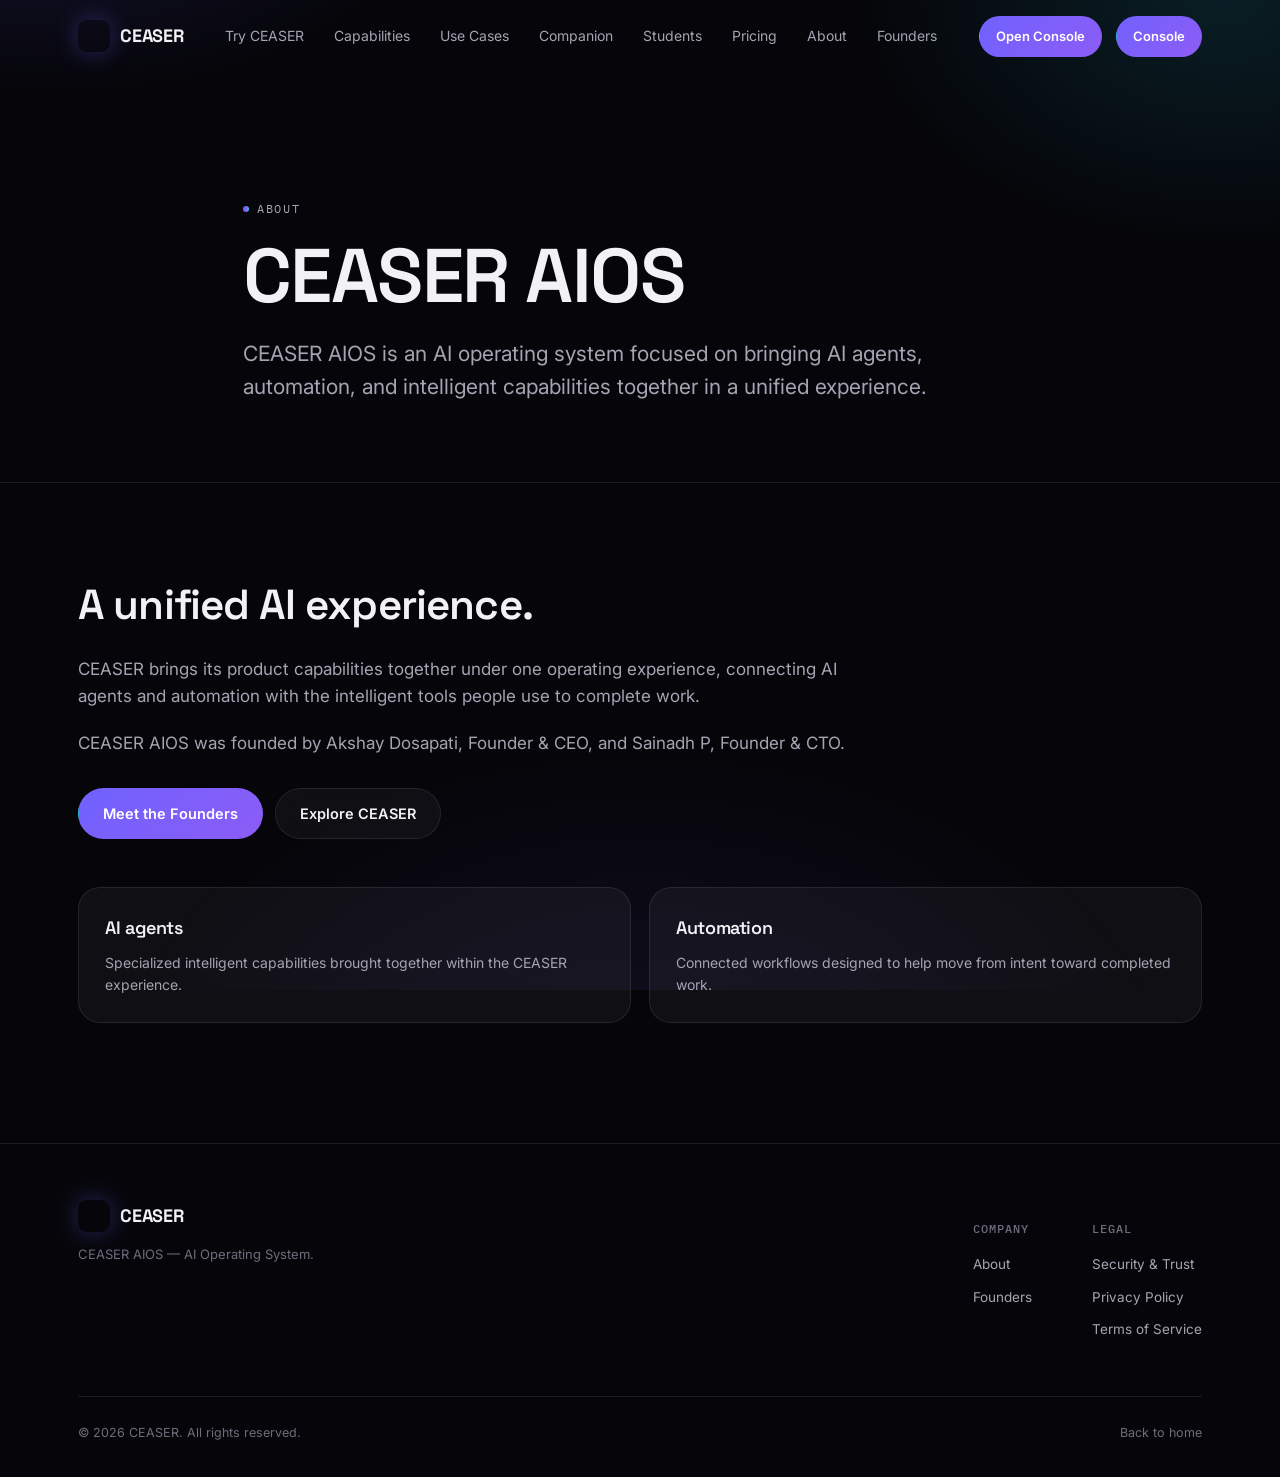
==== about.html @ 0eae367c "SEO: add About & Founders pages Co-Authored-By: Claude Code <noreply@anthropic.com>" ====
<!doctype html>
<html lang="en">
<head>
<meta charset="UTF-8">
<meta name="viewport" content="width=device-width, initial-scale=1.0">
<title>About CEASER AIOS</title>
<meta name="description" content="Learn about CEASER AIOS, an AI operating system founded by Akshay Dosapati and Sainadh P.">
<link rel="canonical" href="https://www.heyceaser.in/about/">
<meta name="robots" content="index,follow">
<meta property="og:type" content="website">
<meta property="og:site_name" content="CEASER AIOS">
<meta property="og:title" content="About CEASER AIOS">
<meta property="og:description" content="Learn about CEASER AIOS, an AI operating system founded by Akshay Dosapati and Sainadh P.">
<meta property="og:url" content="https://www.heyceaser.in/about/">
<meta property="og:image" content="https://www.heyceaser.in/ceaser-logo-full.png">
<meta property="og:image:alt" content="CEASER AIOS logo">
<meta name="twitter:card" content="summary_large_image">
<meta name="twitter:title" content="About CEASER AIOS">
<meta name="twitter:description" content="Learn about CEASER AIOS, an AI operating system founded by Akshay Dosapati and Sainadh P.">
<meta name="twitter:image" content="https://www.heyceaser.in/ceaser-logo-full.png">
<meta name="twitter:image:alt" content="CEASER AIOS logo">
<link rel="icon" type="image/png" href="/favicon.png">
<link rel="apple-touch-icon" href="/favicon.png">
<script type="application/ld+json">
{
  "@context": "https://schema.org",
  "@graph": [
    {
      "@type": "AboutPage",
      "@id": "https://www.heyceaser.in/about/#webpage",
      "url": "https://www.heyceaser.in/about/",
      "name": "About CEASER AIOS",
      "description": "Learn about CEASER AIOS, an AI operating system founded by Akshay Dosapati and Sainadh P.",
      "isPartOf": { "@id": "https://www.heyceaser.in/#website" },
      "about": { "@id": "https://www.heyceaser.in/#organization" }
    },
    {
      "@type": "Organization",
      "@id": "https://www.heyceaser.in/#organization",
      "name": "CEASER AIOS",
      "url": "https://www.heyceaser.in/",
      "logo": {
        "@type": "ImageObject",
        "url": "https://www.heyceaser.in/ceaser-logo-full.png"
      },
      "description": "CEASER AIOS is an AI operating system focused on bringing AI agents, automation, and intelligent capabilities together in a unified experience.",
      "founder": [
        { "@id": "https://www.heyceaser.in/founders/#akshay-dosapati" },
        { "@id": "https://www.heyceaser.in/founders/#sainadh-p" }
      ]
    },
    {
      "@type": "WebSite",
      "@id": "https://www.heyceaser.in/#website",
      "url": "https://www.heyceaser.in/",
      "name": "CEASER AIOS",
      "publisher": { "@id": "https://www.heyceaser.in/#organization" }
    }
  ]
}
</script>
<link rel="preconnect" href="https://fonts.googleapis.com">
<link rel="preconnect" href="https://fonts.gstatic.com" crossorigin>
<link href="https://fonts.googleapis.com/css2?family=Space+Grotesk:wght@500;600;700&family=Inter:wght@400;500;600&family=IBM+Plex+Mono:wght@400;500&display=swap" rel="stylesheet">
<link rel="stylesheet" href="/style.css">
</head>
<body>
<a href="#main" class="sr-only" style="position:absolute;left:-9999px;top:0;">Skip to content</a>
<header class="nav scrolled">
  <div class="container nav-inner">
    <a href="/" class="brand" aria-label="CEASER home"><span class="brand-mark" aria-hidden="true"></span>CEASER</a>
    <nav class="nav-center" aria-label="Primary">
      <a href="/#features">Capabilities</a>
      <a href="/#use-cases">Use Cases</a>
      <a href="/about/" aria-current="page">About</a>
      <a href="/founders/">Founders</a>
    </nav>
    <div class="nav-right">
      <a href="/console/" class="btn btn-primary btn-sm">Open Console</a>
      <button class="nav-toggle btn-ghost btn-sm" type="button" style="border-radius:8px;" aria-label="Toggle menu" aria-expanded="false">☰</button>
    </div>
  </div>
  <div class="mobile-menu" style="max-height:0; overflow:hidden; transition:max-height .35s ease;">
    <div class="container" style="display:flex; flex-direction:column; gap:16px; padding:20px 28px 26px;">
      <a href="/#features">Capabilities</a>
      <a href="/#use-cases">Use Cases</a>
      <a href="/about/" aria-current="page">About</a>
      <a href="/founders/">Founders</a>
    </div>
  </div>
</header>

<main id="main" class="public-page">
  <section class="public-hero">
    <div class="container public-hero-inner reveal-load">
      <span class="eyebrow">About</span>
      <h1>CEASER AIOS</h1>
      <p class="lead">CEASER AIOS is an AI operating system focused on bringing AI agents, automation, and intelligent capabilities together in a unified experience.</p>
    </div>
  </section>

  <section class="public-content">
    <div class="container">
      <div class="public-copy reveal">
        <h2>A unified AI experience.</h2>
        <p>CEASER brings its product capabilities together under one operating experience, connecting AI agents and automation with the intelligent tools people use to complete work.</p>
        <p>CEASER AIOS was founded by Akshay Dosapati, Founder &amp; CEO, and Sainadh P, Founder &amp; CTO.</p>
        <div class="public-actions">
          <a href="/founders/" class="btn btn-primary">Meet the Founders</a>
          <a href="/" class="btn btn-ghost">Explore CEASER</a>
        </div>
      </div>
      <div class="public-facts reveal-stagger" aria-label="CEASER AIOS overview">
        <article class="public-fact">
          <h3>AI agents</h3>
          <p>Specialized intelligent capabilities brought together within the CEASER experience.</p>
        </article>
        <article class="public-fact">
          <h3>Automation</h3>
          <p>Connected workflows designed to help move from intent toward completed work.</p>
        </article>
      </div>
    </div>
  </section>
</main>

<footer class="footer">
  <div class="container">
    <div class="footer-top">
      <div class="footer-brand"><div class="brand"><span class="brand-mark" aria-hidden="true"></span>CEASER</div><p>CEASER AIOS — AI Operating System.</p></div>
      <div class="footer-cols">
        <div class="footer-col"><h5>Company</h5><a href="/about/">About</a><a href="/founders/">Founders</a></div>
        <div class="footer-col"><h5>Legal</h5><a href="/security.html">Security &amp; Trust</a><a href="/privacy.html">Privacy Policy</a><a href="/terms.html">Terms of Service</a></div>
      </div>
    </div>
    <div class="footer-bottom"><span>© 2026 CEASER. All rights reserved.</span><a href="/">Back to home</a></div>
  </div>
</footer>
<script src="/config.js"></script>
<script src="/animations.js"></script>
</body>
</html>
---- style.css ----
/* ============================================================
   CEASER — Personal AI Operating System
   Design tokens
   ============================================================ */
:root{
  --bg: #06060a;
  --bg-elevated: #0b0b12;
  --bg-panel: #0f0f18;
  --surface: rgba(255,255,255,0.045);
  --surface-strong: rgba(255,255,255,0.075);
  --border: rgba(255,255,255,0.09);
  --border-strong: rgba(255,255,255,0.16);

  --text-primary: #f2f2f6;
  --text-secondary: #a4a4b3;
  --text-tertiary: #6d6d7c;

  --indigo: #6c63ff;
  --purple: #8b5cf6;
  --cyan: #22d3ee;

  --grad-line: linear-gradient(90deg, var(--indigo), var(--purple) 55%, var(--cyan));
  --grad-soft: linear-gradient(180deg, rgba(108,99,255,0.14), rgba(34,211,238,0.03));

  --radius-sm: 8px;
  --radius-md: 14px;
  --radius-lg: 22px;

  --ease: cubic-bezier(.16,.8,.24,1);
  --dur-fast: .22s;
  --dur-med: .5s;
  --dur-slow: .9s;

  --font-display: 'Space Grotesk', 'Inter', sans-serif;
  --font-body: 'Inter', -apple-system, BlinkMacSystemFont, sans-serif;
  --font-mono: 'IBM Plex Mono', ui-monospace, monospace;

  --max-w: 1180px;
}

@media (prefers-reduced-motion: reduce){
  *{ animation-duration: 0.001ms !important; animation-iteration-count: 1 !important; transition-duration: 0.001ms !important; scroll-behavior: auto !important; }
}

*,*::before,*::after{ box-sizing:border-box; }
html{ scroll-behavior:smooth; }
body{
  margin:0;
  background: var(--bg);
  color: var(--text-primary);
  font-family: var(--font-body);
  font-size: 16px;
  line-height:1.6;
  -webkit-font-smoothing:antialiased;
  overflow-x:hidden;
}

/* subtle ambient field */
body::before{
  content:"";
  position:fixed; inset:-10%;
  z-index:0;
  pointer-events:none;
  background:
    radial-gradient(680px 420px at 12% -6%, rgba(108,99,255,0.18), transparent 60%),
    radial-gradient(620px 420px at 88% 8%, rgba(34,211,238,0.12), transparent 60%),
    radial-gradient(900px 600px at 50% 110%, rgba(139,92,246,0.10), transparent 60%);
  animation: ambient-drift 22s ease-in-out infinite alternate;
}
@keyframes ambient-drift{
  0%{ transform: translate3d(0,0,0) scale(1); }
  50%{ transform: translate3d(1.5%, -1%, 0) scale(1.04); }
  100%{ transform: translate3d(-1.5%, 1.5%, 0) scale(1.02); }
}

img,svg{ display:block; max-width:100%; }
a{ color:inherit; text-decoration:none; }
button{ font-family:inherit; }

.container{ max-width: var(--max-w); margin:0 auto; padding:0 28px; position:relative; z-index:1; }
@media (max-width:640px){ .container{ padding:0 20px; } }

.eyebrow{
  font-family: var(--font-mono);
  font-size: 12px;
  letter-spacing: 0.14em;
  text-transform: uppercase;
  color: var(--text-secondary);
  display:inline-flex; align-items:center; gap:8px;
}
.eyebrow::before{
  content:"";
  width:6px; height:6px; border-radius:50%;
  background: var(--grad-line);
}

h1,h2,h3,h4{ font-family: var(--font-display); font-weight:600; letter-spacing:-0.02em; margin:0; color:var(--text-primary); }
p{ margin:0; }

.section{ position:relative; padding: 120px 0; border-top:1px solid var(--border); }
.section:first-of-type{ border-top:none; }
@media (max-width:768px){ .section{ padding: 84px 0; } }

.section-head{ max-width: 640px; margin-bottom: 56px; }
.section-head h2{ font-size: clamp(28px,4vw,42px); margin-top:14px; line-height:1.15; }
.section-head p{ color: var(--text-secondary); font-size:17px; margin-top:16px; }

/* ---------- Buttons ---------- */
.btn{
  display:inline-flex; align-items:center; justify-content:center; gap:8px;
  padding: 13px 24px;
  border-radius: 999px;
  font-size: 14.5px;
  font-weight:600;
  cursor:pointer;
  border:1px solid transparent;
  transition: transform var(--dur-fast) var(--ease), box-shadow var(--dur-fast) var(--ease), background var(--dur-fast) var(--ease), border-color var(--dur-fast) var(--ease);
  white-space:nowrap;
}
.btn:active{ transform: scale(0.97); }
.btn-primary{
  position:relative; overflow:hidden;
  background: linear-gradient(135deg, var(--indigo), var(--purple) 50%, var(--cyan));
  background-size: 220% 220%;
  background-position: 0% 50%;
  color:#fff;
  box-shadow: 0 0 0 0 rgba(108,99,255,0.0);
  transition: transform var(--dur-fast) var(--ease), box-shadow var(--dur-fast) var(--ease), background-position .6s var(--ease);
}
.btn-primary:hover{ box-shadow: 0 8px 30px -6px rgba(108,99,255,0.55); transform: translateY(-1px); background-position: 100% 50%; }
.btn-ghost{
  background: var(--surface);
  border-color: var(--border);
  color: var(--text-primary);
  -webkit-backdrop-filter: blur(12px);
  backdrop-filter: blur(12px);
}
.btn-ghost:hover{ background: var(--surface-strong); border-color: var(--border-strong); transform: translateY(-1px); }
.btn-sm{ padding:9px 16px; font-size:13px; }
.btn[disabled]{ opacity:.5; cursor:not-allowed; transform:none !important; box-shadow:none !important; }

/* ---------- Nav ---------- */
.nav{
  position:fixed; top:0; left:0; right:0; z-index:100;
  padding: 16px 0;
  transition: background var(--dur-fast) var(--ease), border-color var(--dur-fast) var(--ease), padding var(--dur-fast) var(--ease);
  border-bottom: 1px solid transparent;
}
.nav.scrolled{
  background: rgba(6,6,10,0.72);
  -webkit-backdrop-filter: blur(16px) saturate(140%);
  backdrop-filter: blur(16px) saturate(140%);
  border-bottom-color: var(--border);
  padding: 12px 0;
}
.nav-inner{ display:flex; align-items:center; justify-content:space-between; gap:24px; }
.brand{ display:flex; align-items:center; gap:10px; font-family:var(--font-display); font-weight:700; font-size:18px; letter-spacing:-0.01em; }
.brand-mark{
  width:32px; height:32px; border-radius:9px;
  background: url("favicon.png") center / contain no-repeat;
  position:relative; flex-shrink:0;
  box-shadow:0 0 24px rgba(108,99,255,.35);
  transition: transform .5s var(--ease), background-position .5s var(--ease);
}
.brand:hover .brand-mark{ transform: scale(1.04); background-position: 100% 100%; }
.brand-mark::after{
  content:""; display:none;
}
.nav-center{ display:flex; align-items:center; gap:30px; }
.nav-center a{ font-size:14px; color: var(--text-secondary); transition: color var(--dur-fast) var(--ease); position:relative; }
.nav-center a:hover{ color: var(--text-primary); }
.nav-right{ display:flex; align-items:center; gap:14px; }
.badge-soon{
  font-family: var(--font-mono); font-size:11.5px; letter-spacing:.06em;
  padding:6px 12px; border-radius:999px;
  border:1px solid var(--border-strong);
  color: var(--cyan);
  background: rgba(34,211,238,0.06);
  display:flex; align-items:center; gap:7px;
}
.badge-soon .dot{ width:6px; height:6px; border-radius:50%; background:var(--cyan); box-shadow:0 0 8px var(--cyan); animation: pulse-dot 2s ease-in-out infinite; }
@keyframes pulse-dot{ 0%,100%{ opacity:1; transform:scale(1);} 50%{ opacity:.4; transform:scale(.7);} }
[data-postlaunch-only]{ display:none; }
body[data-launch-phase="live"] [data-postlaunch-only]{ display:block; }

.nav-toggle{ display:none; }
@media (max-width: 900px){
  .nav-center{ display:none; }
  .nav-toggle{ display:flex; }
}

/* ---------- Hero ---------- */
.hero{ padding: 190px 0 80px; position:relative; overflow:hidden; }
@media (max-width:768px){ .hero{ padding: 150px 0 60px; } }
.hero-inner{ display:flex; flex-direction:column; align-items:center; text-align:center; gap:24px; }
.hero-split{
  width:100%;
  display:grid;
  grid-template-columns: minmax(0, 1fr) minmax(360px, 0.86fr);
  align-items:center;
  gap:42px;
}
.hero-copy{
  display:flex;
  flex-direction:column;
  align-items:flex-start;
  text-align:left;
  gap:24px;
}
.hero h1{
  font-size: clamp(40px, 6.4vw, 78px);
  line-height: 1.03;
  max-width: 920px;
  background: linear-gradient(180deg, #ffffff 40%, #c9c9d8);
  -webkit-background-clip:text; background-clip:text; color:transparent;
}
.hero .sub{
  max-width: 640px; color: var(--text-secondary); font-size: clamp(16px,1.7vw,18.5px);
}
.hero-ctas{ display:flex; gap:14px; margin-top:8px; flex-wrap:wrap; justify-content:flex-start; }
.hero-status{
  margin-top: 6px;
  font-family: var(--font-mono); font-size:12.5px; color: var(--text-tertiary);
  display:flex; align-items:center; gap:8px;
}
.hero-status strong{ color: var(--text-primary); font-weight:600; }
.trust-strip{
  display:flex;
  flex-wrap:wrap;
  gap:10px;
  margin-top:6px;
}
.trust-strip span{
  display:inline-flex;
  align-items:center;
  gap:8px;
  padding:8px 12px;
  border:1px solid rgba(34,211,238,0.20);
  border-radius:999px;
  background:rgba(255,255,255,0.045);
  color:var(--text-secondary);
  font-family:var(--font-mono);
  font-size:11.5px;
}
.trust-strip span::before{
  content:"";
  width:7px;
  height:7px;
  border-radius:50%;
  background:var(--grad-line);
  box-shadow:0 0 12px rgba(34,211,238,0.5);
}

.hero-video-card{
  position:relative;
  overflow:hidden;
  border-radius: 28px;
  border:1px solid rgba(255,255,255,0.16);
  background: linear-gradient(145deg, rgba(255,255,255,0.09), rgba(255,255,255,0.025));
  box-shadow:
    0 34px 100px -45px rgba(34,211,238,0.46),
    0 28px 90px -52px rgba(139,92,246,0.68),
    inset 0 1px 0 rgba(255,255,255,0.18);
  padding:10px;
  isolation:isolate;
}
.hero-video-card::before{
  content:"";
  position:absolute;
  inset:-1px;
  border-radius:inherit;
  padding:1px;
  background:linear-gradient(135deg, rgba(108,99,255,0.9), rgba(34,211,238,0.7), rgba(139,92,246,0.55));
  -webkit-mask:linear-gradient(#000 0 0) content-box, linear-gradient(#000 0 0);
  mask:linear-gradient(#000 0 0) content-box, linear-gradient(#000 0 0);
  -webkit-mask-composite:xor;
  mask-composite:exclude;
  pointer-events:none;
  opacity:.62;
  z-index:2;
}
.hero-video-glow{
  position:absolute;
  inset:auto -16% -24% 18%;
  height:44%;
  background:radial-gradient(circle, rgba(34,211,238,0.32), transparent 66%);
  filter:blur(20px);
  z-index:0;
}
.hero-video{
  position:relative;
  z-index:1;
  display:block;
  width:100%;
  aspect-ratio: 16 / 10;
  object-fit:cover;
  border-radius:21px;
  background:#05060d;
}
.hero-video-caption{
  position:absolute;
  left:22px;
  bottom:22px;
  z-index:3;
  display:inline-flex;
  align-items:center;
  gap:8px;
  border:1px solid rgba(255,255,255,0.14);
  border-radius:999px;
  background:rgba(4,6,14,0.68);
  -webkit-backdrop-filter: blur(14px);
  backdrop-filter: blur(14px);
  color:var(--text-primary);
  font-family:var(--font-mono);
  font-size:11px;
  letter-spacing:.06em;
  padding:8px 12px;
}
.hero-video-caption .dot{
  width:7px;
  height:7px;
  border-radius:50%;
  background:var(--cyan);
  box-shadow:0 0 12px var(--cyan);
}
@media (max-width: 980px){
  .hero-split{ grid-template-columns:1fr; gap:34px; }
  .hero-copy{ align-items:center; text-align:center; }
  .hero-ctas{ justify-content:center; }
  .hero-video-card{ max-width:680px; margin:0 auto; }
}

/* reveal-on-load for hero */
.reveal-load{ opacity:0; transform: translateY(18px); animation: reveal-up .8s var(--ease) forwards; }
@keyframes reveal-up{ to{ opacity:1; transform:translateY(0); } }

/* ---------- Hero product mockup (signature) ---------- */
.hero-visual{
  margin-top: 64px;
  width:100%;
  max-width: 980px;
  border-radius: var(--radius-lg);
  border:1px solid var(--border);
  background: linear-gradient(180deg, var(--bg-panel), var(--bg-elevated));
  box-shadow: 0 40px 120px -40px rgba(0,0,0,0.8), 0 0 0 1px rgba(255,255,255,0.02) inset;
  padding: 20px;
  position:relative;
}
.mockup-chrome{ display:flex; align-items:center; gap:8px; padding: 4px 6px 16px; }
.mockup-chrome span{ width:9px; height:9px; border-radius:50%; background:var(--surface-strong); }
.mockup-island{
  margin: 0 auto 18px;
  width: min(320px, 80%);
  height: 34px;
  border-radius: 999px;
  background: #000;
  border:1px solid var(--border-strong);
  display:flex; align-items:center; justify-content:center; gap:10px;
  color: var(--text-secondary); font-family:var(--font-mono); font-size:11.5px;
  overflow:hidden;
}
.mockup-island .wave{ display:flex; align-items:center; gap:2px; height:14px; }
.mockup-island .wave i{ display:block; width:2px; border-radius:2px; background: var(--cyan); animation: wave-bar 1.1s ease-in-out infinite; }
.mockup-island .wave i:nth-child(1){ height:40%; animation-delay:0s; }
.mockup-island .wave i:nth-child(2){ height:100%; animation-delay:.12s; }
.mockup-island .wave i:nth-child(3){ height:60%; animation-delay:.24s; }
.mockup-island .wave i:nth-child(4){ height:85%; animation-delay:.36s; }
.mockup-island .wave i:nth-child(5){ height:35%; animation-delay:.48s; }
@keyframes wave-bar{ 0%,100%{ transform:scaleY(.4); } 50%{ transform:scaleY(1); } }

.mockup-grid{ display:grid; grid-template-columns: 1.1fr 1.4fr; gap:16px; }
@media (max-width:760px){ .mockup-grid{ grid-template-columns: 1fr; } }

.panel{
  border-radius: var(--radius-md);
  border:1px solid var(--border);
  background: var(--surface);
  padding:16px;
  text-align:left;
}
.panel-title{ font-family:var(--font-mono); font-size:11px; letter-spacing:.08em; text-transform:uppercase; color:var(--text-tertiary); margin-bottom:12px; }

.chat-line{ display:flex; gap:9px; margin-bottom:12px; align-items:flex-start; }
.chat-avatar{ width:20px; height:20px; border-radius:6px; flex-shrink:0; margin-top:2px; }
.chat-avatar.user{ background: var(--surface-strong); }
.chat-avatar.ai{ background: linear-gradient(135deg, var(--indigo), var(--cyan)); }
.chat-text{ font-size:13px; color: var(--text-secondary); line-height:1.5; }
.chat-text.typing::after{ content:"▍"; color:var(--cyan); animation: blink 1s step-end infinite; margin-left:2px; }
@keyframes blink{ 50%{ opacity:0; } }

.card-row{ display:flex; flex-direction:column; gap:10px; }
.wf-card{
  display:flex; align-items:center; gap:12px;
  padding:11px 12px; border-radius:10px;
  border:1px solid var(--border); background: rgba(255,255,255,0.02);
  font-size:12.5px; color: var(--text-secondary);
  opacity:0; transform: translateX(14px);
  animation: card-in .6s var(--ease) forwards;
}
.wf-card .ic{ width:26px; height:26px; border-radius:7px; flex-shrink:0; display:flex; align-items:center; justify-content:center; background: rgba(108,99,255,0.12); color: var(--cyan); font-family:var(--font-mono); font-size:11px; }
.wf-card .status{ margin-left:auto; width:7px; height:7px; border-radius:50%; background: var(--cyan); box-shadow:0 0 8px var(--cyan); }
@keyframes card-in{ to{ opacity:1; transform:translateX(0); } }

.doc-preview{ margin-top:14px; border-radius:10px; border:1px dashed var(--border-strong); padding:14px; }
.doc-line{ height:7px; border-radius:4px; background: var(--surface-strong); margin-bottom:8px; overflow:hidden; position:relative; }
.doc-line::after{ content:""; position:absolute; inset:0; background: var(--grad-line); transform: translateX(-100%); animation: doc-fill 2.2s var(--ease) infinite; }
.doc-line:nth-child(2){ width:88%; } .doc-line:nth-child(3){ width:64%; } .doc-line:nth-child(4){ width:76%; }
.doc-line:nth-child(2)::after{ animation-delay:.1s; } .doc-line:nth-child(3)::after{ animation-delay:.3s; } .doc-line:nth-child(4)::after{ animation-delay:.5s; }
@keyframes doc-fill{ 0%{ transform:translateX(-100%);} 60%,100%{ transform:translateX(0);} }

/* Intent line — the signature element used in "What CEASER Does" */
.intent-line-wrap{ width:100%; overflow:hidden; }
.intent-line path.track{ stroke: var(--border-strong); stroke-width:1.5; fill:none; }
.intent-line path.progress{
  stroke: url(#ceaserGradient); stroke-width:2.4; fill:none;
  stroke-linecap: round;
  stroke-dasharray: 1040;
  stroke-dashoffset: 1040;
  filter: drop-shadow(0 0 10px rgba(108,99,255,.35));
  animation: intent-progress 7.5s cubic-bezier(.65,0,.25,1) infinite;
}
.intent-line .train{
  fill:#22d3ee;
  stroke:#ffffff;
  stroke-width:1.5;
  filter:
    drop-shadow(0 0 8px rgba(34,211,238,.95))
    drop-shadow(0 0 18px rgba(108,99,255,.85))
    drop-shadow(0 0 28px rgba(139,92,246,.55));
}
.intent-line circle.node{ fill: var(--bg-panel); stroke: var(--border-strong); stroke-width:1.5; }
.intent-line .node-label{ font-family: var(--font-mono); font-size:11px; fill: var(--text-tertiary); letter-spacing:.04em; }
@keyframes intent-progress{
  0%{ stroke-dashoffset:1040; filter: drop-shadow(0 0 8px rgba(108,99,255,.25)); }
  18%{ stroke-dashoffset:790; filter: drop-shadow(0 0 12px rgba(108,99,255,.42)); }
  36%{ stroke-dashoffset:540; filter: drop-shadow(0 0 14px rgba(139,92,246,.45)); }
  54%{ stroke-dashoffset:290; filter: drop-shadow(0 0 16px rgba(34,211,238,.42)); }
  76%{ stroke-dashoffset:0; filter: drop-shadow(0 0 18px rgba(34,211,238,.5)); }
  88%{ stroke-dashoffset:0; opacity:1; }
  100%{ stroke-dashoffset:1040; opacity:.45; }
}

/* ---------- Pain points / problem grid ---------- */
.pain-grid{ display:grid; grid-template-columns: repeat(5,1fr); gap:14px; margin-top:8px; }
@media (max-width:900px){ .pain-grid{ grid-template-columns: repeat(2,1fr); } }
@media (max-width:520px){ .pain-grid{ grid-template-columns: 1fr; } }
.pain-item{
  --accent: var(--indigo);
  position:relative;
  border:1px solid var(--border); border-radius: var(--radius-md);
  padding:20px 16px; background: var(--surface);
  font-size:13.5px; color: var(--text-secondary);
  overflow:hidden;
  transition: transform var(--dur-fast) var(--ease), border-color var(--dur-fast) var(--ease), background var(--dur-fast) var(--ease);
}
.pain-item::before{
  content:""; position:absolute; top:0; left:0; right:0; height:2px;
  background: linear-gradient(90deg, var(--accent), transparent);
  transform: scaleX(0); transform-origin:left; transition: transform var(--dur-med) var(--ease);
}
.pain-item:hover::before{ transform: scaleX(1); }
.pain-item:hover{ transform: translateY(-4px); border-color: var(--border-strong); background: var(--surface-strong); box-shadow: 0 20px 40px -28px var(--accent); }
.pain-item:nth-child(1){ --accent: var(--indigo); }
.pain-item:nth-child(2){ --accent: var(--purple); }
.pain-item:nth-child(3){ --accent: var(--cyan); }
.pain-item:nth-child(4){ --accent: #ff6fa5; }
.pain-item:nth-child(5){ --accent: #ffb84d; }
.pain-item strong{ display:block; color: var(--text-primary); font-family:var(--font-display); font-size:15px; margin-bottom:6px; font-weight:600; }
.closing-line{ margin-top:40px; font-family: var(--font-display); font-size: clamp(20px,2.4vw,26px); color: var(--text-primary); text-align:center; }

/* ---------- Capability groups ---------- */
.cap-grid{ display:grid; grid-template-columns: repeat(4,1fr); gap:18px; }
@media (max-width:960px){ .cap-grid{ grid-template-columns: repeat(2,1fr); } }
@media (max-width:560px){ .cap-grid{ grid-template-columns: 1fr; } }

.section-head.compact{ margin:0 0 28px; }
.usecase-block,.how-block{
  margin-top:64px;
  padding-top:44px;
  border-top:1px solid var(--line);
}
.usecase-grid{
  display:grid;
  grid-template-columns:repeat(3,minmax(0,1fr));
  gap:16px;
}
.usecase-card{
  min-height:210px;
  border:1px solid var(--line);
  background:linear-gradient(145deg,rgba(255,255,255,.075),rgba(255,255,255,.025));
  border-radius:22px;
  padding:22px;
  box-shadow:0 20px 60px rgba(0,0,0,.18);
}
.usecase-icon{
  display:inline-grid;
  place-items:center;
  width:38px;
  height:38px;
  border-radius:14px;
  background:linear-gradient(135deg,rgba(139,92,246,.32),rgba(34,211,238,.22));
  color:#d9ccff;
  font:700 12px/1 var(--font-mono);
  border:1px solid rgba(255,255,255,.12);
}
.usecase-card h3{ margin:18px 0 10px; font-size:18px; }
.usecase-card p{ color:var(--text-secondary); font-size:14px; line-height:1.68; }
.how-steps{
  display:grid;
  grid-template-columns:repeat(4,minmax(0,1fr));
  gap:14px;
}
.how-steps div{
  border:1px solid var(--line);
  border-radius:18px;
  padding:18px;
  background:rgba(255,255,255,.045);
}
.how-steps span{
  display:grid;
  place-items:center;
  width:30px;
  height:30px;
  margin-bottom:16px;
  border-radius:999px;
  background:linear-gradient(135deg,var(--purple),var(--cyan));
  color:white;
  font:700 12px/1 var(--font-mono);
}
.how-steps strong{ display:block; line-height:1.45; }
@media (max-width:960px){
  .usecase-grid{ grid-template-columns:repeat(2,minmax(0,1fr)); }
  .how-steps{ grid-template-columns:repeat(2,minmax(0,1fr)); }
}
@media (max-width:560px){
  .usecase-grid,.how-steps{ grid-template-columns:1fr; }
}
.cap-card{
  --accent: var(--indigo);
  --accent-2: var(--cyan);
  position:relative;
  border:1px solid var(--border); border-radius: var(--radius-lg);
  padding:26px 22px; background: linear-gradient(180deg, var(--surface), transparent);
  transition: transform var(--dur-med) var(--ease), border-color var(--dur-fast) var(--ease), box-shadow var(--dur-med) var(--ease);
  overflow:hidden;
}
.cap-card::before{
  content:"";
  position:absolute; inset:0; border-radius:inherit; padding:1px;
  background: linear-gradient(135deg, var(--accent), transparent 55%, var(--accent-2));
  -webkit-mask: linear-gradient(#000 0 0) content-box, linear-gradient(#000 0 0);
  -webkit-mask-composite: xor; mask-composite: exclude;
  opacity:0; transition: opacity var(--dur-med) var(--ease);
  pointer-events:none;
}
.cap-card::after{
  content:"";
  position:absolute; top:-40%; left:50%; width:140%; aspect-ratio:1;
  transform: translateX(-50%);
  background: radial-gradient(circle, var(--accent) 0%, transparent 70%);
  opacity:0; transition: opacity var(--dur-med) var(--ease);
  pointer-events:none; filter: blur(10px);
}
.cap-card:hover{ transform: translateY(-8px); border-color: transparent; box-shadow: 0 24px 60px -30px var(--accent); }
.cap-card:hover::before{ opacity:1; }
.cap-card:hover::after{ opacity:.16; }
.cap-card:nth-child(1){ --accent: var(--indigo); --accent-2: var(--cyan); }
.cap-card:nth-child(2){ --accent: var(--purple); --accent-2: var(--indigo); }
.cap-card:nth-child(3){ --accent: var(--cyan); --accent-2: var(--purple); }
.cap-card:nth-child(4){ --accent: #ff6fa5; --accent-2: var(--purple); }

.cap-card .cap-icon{
  position:relative; z-index:1;
  width:38px; height:38px; border-radius:10px;
  background: linear-gradient(135deg, var(--accent), var(--accent-2));
  border:1px solid var(--border); margin-bottom:18px;
  animation: cap-icon-float 3.6s ease-in-out infinite;
  box-shadow: 0 0 0 0 transparent;
}
.cap-card:nth-child(2) .cap-icon{ animation-delay:.3s; }
.cap-card:nth-child(3) .cap-icon{ animation-delay:.6s; }
.cap-card:nth-child(4) .cap-icon{ animation-delay:.9s; }
@keyframes cap-icon-float{
  0%,100%{ transform: translateY(0) rotate(0deg); box-shadow: 0 0 0 0 rgba(108,99,255,0); }
  50%{ transform: translateY(-5px) rotate(6deg); box-shadow: 0 10px 22px -8px var(--accent); }
}
.cap-card h3{
  position:relative; z-index:1; font-size:19px; margin-bottom:12px;
  background: linear-gradient(135deg, var(--text-primary), var(--accent) 160%);
  -webkit-background-clip:text; background-clip:text;
  transition: background var(--dur-med) var(--ease);
}
.cap-card ul{ position:relative; z-index:1; list-style:none; margin:0; padding:0; display:flex; flex-direction:column; gap:9px; }
.cap-card li{ font-size:13.5px; color: var(--text-secondary); display:flex; align-items:baseline; gap:8px; transition: color var(--dur-fast) var(--ease), transform var(--dur-fast) var(--ease); }
.cap-card li::before{ content:"—"; color: var(--accent); transition: color var(--dur-fast) var(--ease); }
.cap-card:hover li{ color: var(--text-primary); }
.cap-card li:hover{ transform: translateX(3px); }

/* ---------- Desktop companion ---------- */
.companion-layout{ display:grid; grid-template-columns: 1fr 1fr; gap:56px; align-items:center; }
@media (max-width:900px){ .companion-layout{ grid-template-columns:1fr; gap:40px; } }
.companion-list{ display:flex; flex-direction:column; gap:16px; margin-top:26px; }
.companion-item{ display:flex; gap:14px; align-items:flex-start; }
.companion-item .n{ font-family:var(--font-mono); font-size:12px; color: var(--cyan); padding-top:2px; }
.companion-item p{ font-size:14.5px; color: var(--text-secondary); }
.companion-item strong{ color: var(--text-primary); display:block; margin-bottom:2px; font-family:var(--font-display); font-weight:600; }

.island-demo{
  border-radius: var(--radius-lg); border:1px solid var(--border);
  background: radial-gradient(circle at 50% 0%, rgba(108,99,255,0.14), transparent 60%), var(--bg-panel);
  padding: 60px 30px; display:flex; flex-direction:column; align-items:center; gap:26px;
}
.island-pill{
  width: min(260px,90%); height:40px; border-radius:999px; background:#000; border:1px solid var(--border-strong);
  display:flex; align-items:center; justify-content:center; gap:10px; color:var(--text-secondary); font-family:var(--font-mono); font-size:12px;
  box-shadow: 0 0 40px -10px rgba(108,99,255,0.5);
  animation: island-breathe 3.2s ease-in-out infinite;
}
@keyframes island-breathe{ 0%,100%{ box-shadow: 0 0 30px -12px rgba(108,99,255,0.35);} 50%{ box-shadow: 0 0 46px -10px rgba(34,211,238,0.55);} }
.island-actions{ display:flex; gap:10px; flex-wrap:wrap; justify-content:center; }
.island-chip{ font-family:var(--font-mono); font-size:11.5px; padding:8px 14px; border-radius:999px; border:1px solid var(--border); color:var(--text-secondary); background:var(--surface); }

/* ---------- Workforce ---------- */
.wf-grid{ display:grid; grid-template-columns: repeat(3,1fr); gap:16px; }
@media (max-width:860px){ .wf-grid{ grid-template-columns: repeat(2,1fr); } }
@media (max-width:560px){ .wf-grid{ grid-template-columns: 1fr; } }
.wf-item{
  --accent: var(--indigo);
  border:1px solid var(--border); border-radius: var(--radius-md); padding:22px; background: var(--surface);
  position:relative; overflow:hidden;
  transition: transform var(--dur-fast) var(--ease), box-shadow var(--dur-med) var(--ease);
}
.wf-item::before{
  content:""; position:absolute; top:0; left:0; right:0; height:2px;
  background: linear-gradient(90deg, var(--accent), var(--cyan)); transform: scaleX(0); transform-origin:left;
  transition: transform var(--dur-med) var(--ease);
}
.wf-item:hover{ transform: translateY(-5px); box-shadow: 0 22px 44px -30px var(--accent); }
.wf-item:hover::before{ transform: scaleX(1); }
.wf-item:nth-child(1){ --accent: var(--indigo); }
.wf-item:nth-child(2){ --accent: var(--purple); }
.wf-item:nth-child(3){ --accent: var(--cyan); }
.wf-item:nth-child(4){ --accent: #ff6fa5; }
.wf-item:nth-child(5){ --accent: #ffb84d; }
.wf-item:nth-child(6){ --accent: var(--indigo); }
.wf-item h4{ font-size:15.5px; margin-bottom:8px; transition: color var(--dur-fast) var(--ease); }
.wf-item:hover h4{ color: var(--accent); }
.wf-item p{ font-size:13px; color: var(--text-secondary); }
.wf-note{ margin-top:26px; font-size:13.5px; color: var(--text-tertiary); font-family:var(--font-mono); }

/* ---------- Comparison ---------- */
.compare{ display:grid; grid-template-columns: 1fr 1fr; gap:20px; }
@media (max-width:760px){ .compare{ grid-template-columns:1fr; } }
.compare-col{ border-radius: var(--radius-lg); border:1px solid var(--border); padding:28px; }
.compare-col.old{ background: rgba(255,255,255,0.015); }
.compare-col.new{ background: linear-gradient(180deg, rgba(108,99,255,0.08), rgba(34,211,238,0.02)); border-color: var(--border-strong); }
.compare-col h3{ font-size:17px; margin-bottom:18px; display:flex; align-items:center; gap:8px; }
.compare-col ul{ list-style:none; margin:0; padding:0; display:flex; flex-direction:column; gap:13px; }
.compare-col li{ font-size:14px; color: var(--text-secondary); display:flex; gap:10px; align-items:flex-start; }
.compare-col.new li{ color: var(--text-primary); }
.tag-dot{ width:6px; height:6px; border-radius:50%; margin-top:7px; flex-shrink:0; background: var(--text-tertiary); }
.compare-col.new .tag-dot{ background: var(--cyan); box-shadow:0 0 6px var(--cyan); }

/* ---------- Student / Institutions ---------- */
.split{ display:grid; grid-template-columns: 1fr 1fr; gap:56px; align-items:start; }
@media (max-width:900px){ .split{ grid-template-columns:1fr; gap:36px; } }
.stat-card{
  border-radius: var(--radius-lg); border:1px solid var(--border-strong);
  padding: 30px; background: var(--grad-soft);
  display:flex; align-items:center; gap:20px; margin-bottom:26px;
}
.stat-num{
  font-family: var(--font-display); font-size:44px; font-weight:700;
  background: linear-gradient(90deg, var(--indigo), var(--purple), var(--cyan), var(--indigo));
  background-size: 300% 100%;
  -webkit-background-clip:text; background-clip:text; color:transparent;
  animation: stat-shimmer 5s linear infinite;
}
@keyframes stat-shimmer{ to{ background-position: 300% 0; } }
.stat-card p{ font-size:14px; color: var(--text-secondary); max-width:280px; }
.check-list{ list-style:none; margin:0 0 28px; padding:0; display:flex; flex-direction:column; gap:11px; }
.check-list li{ font-size:14.5px; color:var(--text-secondary); display:flex; gap:10px; }
.check-list li::before{ content:"✓"; color: var(--cyan); font-family:var(--font-mono); flex-shrink:0; }
.verify-box{ border:1px solid var(--border); border-radius: var(--radius-md); padding:20px; background: var(--surface); }
.verify-box .panel-title{ margin-bottom:10px; }
.verify-box p{ font-size:13.5px; color: var(--text-secondary); }
.fine-note{ font-size:12.5px; color: var(--text-tertiary); margin-top:22px; }

.partner-grid{ display:grid; grid-template-columns: repeat(4,1fr); gap:14px; margin: 30px 0 40px; }
@media (max-width:860px){ .partner-grid{ grid-template-columns: repeat(2,1fr); } }
@media (max-width:520px){ .partner-grid{ grid-template-columns: 1fr; } }
.partner-item{ border:1px solid var(--border); border-radius:12px; padding:16px; font-size:13px; color: var(--text-secondary); background: var(--surface); }

.model-compare{ display:grid; grid-template-columns:1fr 1fr; gap:18px; margin-top:16px; }
@media (max-width:760px){ .model-compare{ grid-template-columns:1fr; } }
.model-card{ border:1px solid var(--border); border-radius: var(--radius-md); padding:22px; }
.model-card h4{ font-size:15px; margin-bottom:12px; }
.model-card.future{ opacity:.78; border-style:dashed; }
.model-card ul{ margin:0; padding-left:0; list-style:none; display:flex; flex-direction:column; gap:8px; }
.model-card li{ font-size:13.5px; color:var(--text-secondary); }

/* ---------- Security & Trust ---------- */
.trust-grid{
  display:grid;
  grid-template-columns:repeat(3, minmax(0, 1fr));
  gap:16px;
}
@media (max-width:900px){ .trust-grid{ grid-template-columns:repeat(2, minmax(0, 1fr)); } }
@media (max-width:620px){ .trust-grid{ grid-template-columns:1fr; } }
.trust-card{
  border:1px solid var(--border);
  border-radius:var(--radius-lg);
  padding:24px;
  background:linear-gradient(180deg, rgba(255,255,255,0.065), rgba(255,255,255,0.025));
  min-height:210px;
  transition:transform var(--dur-fast) var(--ease), border-color var(--dur-fast) var(--ease);
}
.trust-card:hover{
  transform:translateY(-5px);
  border-color:rgba(34,211,238,0.28);
}
.trust-icon{
  display:inline-flex;
  align-items:center;
  justify-content:center;
  min-width:44px;
  height:36px;
  padding:0 10px;
  border-radius:12px;
  background:rgba(108,99,255,0.14);
  color:var(--cyan);
  font-family:var(--font-mono);
  font-size:11px;
  margin-bottom:18px;
}
.trust-card h3{ font-size:19px; margin-bottom:10px; }
.trust-card p{ color:var(--text-secondary); font-size:14.5px; }
.trust-roadmap{
  margin-top:18px;
  border:1px solid var(--border-strong);
  border-radius:var(--radius-lg);
  padding:28px;
  background:var(--grad-soft);
  display:flex;
  align-items:center;
  justify-content:space-between;
  gap:24px;
}
.trust-roadmap h3{ font-size:24px; margin:12px 0 10px; }
.trust-roadmap p{ color:var(--text-secondary); max-width:760px; }
@media (max-width:760px){ .trust-roadmap{ align-items:flex-start; flex-direction:column; } }

/* ---------- Pricing ---------- */
.pricing-grid{ display:grid; grid-template-columns: repeat(3,1fr); gap:18px; }
@media (max-width:860px){ .pricing-grid{ grid-template-columns:1fr; } }
.price-card{
  border:1px solid var(--border); border-radius: var(--radius-lg); padding:30px;
  background: var(--surface); display:flex; flex-direction:column; gap:20px;
  transition: transform var(--dur-med) var(--ease), border-color var(--dur-fast) var(--ease);
}
.price-card:hover{ transform: translateY(-6px); }
.price-card.featured{
  border-color: var(--border-strong);
  background: linear-gradient(180deg, rgba(108,99,255,0.10), rgba(34,211,238,0.02));
  animation: price-breathe 4.5s ease-in-out infinite;
}
@keyframes price-breathe{
  0%,100%{ box-shadow: 0 0 0 0 rgba(108,99,255,0); }
  50%{ box-shadow: 0 30px 60px -32px rgba(108,99,255,0.6); }
}
.price-name{ font-family: var(--font-display); font-size:19px; font-weight:600; }
.price-value{ font-family: var(--font-mono); font-size:13px; color: var(--text-tertiary); letter-spacing:.03em; }
.price-card ul{ list-style:none; margin:0; padding:0; display:flex; flex-direction:column; gap:10px; flex:1; }
.price-card li{ font-size:13.5px; color: var(--text-secondary); display:flex; gap:9px; }
.price-card li::before{ content:"+"; color:var(--indigo); font-family:var(--font-mono); }

/* ---------- Launch form ---------- */
.launch-section{ text-align:center; }
.launch-section .section-head{ margin-left:auto; margin-right:auto; text-align:center; }
.form-card{
  max-width: 560px; margin: 0 auto; text-align:left;
  border:1px solid var(--border); border-radius: var(--radius-lg); padding: 34px;
  background: var(--bg-panel);
}
.form-row{ margin-bottom:18px; }
.form-row label{ display:block; font-size:13px; color: var(--text-secondary); margin-bottom:8px; font-family: var(--font-mono); letter-spacing:.02em; }
.form-row input, .form-row select, .form-row textarea{
  width:100%; padding:12px 14px; border-radius:10px;
  background: rgba(255,255,255,0.03); border:1px solid var(--border);
  color: var(--text-primary); font-size:14.5px; font-family:var(--font-body);
  transition: border-color var(--dur-fast) var(--ease), background var(--dur-fast) var(--ease);
}
.form-row input:focus, .form-row select:focus, .form-row textarea:focus{
  outline:none; border-color: var(--indigo); background: rgba(108,99,255,0.06);
}
.form-row textarea{ resize:vertical; min-height:96px; }
.form-row select{
  -webkit-appearance:none;
  appearance:none;
  cursor:pointer;
  color-scheme: dark;
  padding-right:44px;
  background:
    linear-gradient(45deg, transparent 50%, var(--text-secondary) 50%) calc(100% - 20px) 50% / 7px 7px no-repeat,
    linear-gradient(135deg, var(--text-secondary) 50%, transparent 50%) calc(100% - 15px) 50% / 7px 7px no-repeat,
    rgba(255,255,255,0.03);
}
.form-row select option{
  background:#0b0d18;
  color:#f6f7fb;
}
.form-row select option:disabled{
  color:#7d8498;
}
.two-col{ display:grid; grid-template-columns:1fr 1fr; gap:16px; }
@media (max-width:520px){ .two-col{ grid-template-columns:1fr; } }
.form-submit{ width:100%; margin-top:6px; }
.form-note{ font-size:12px; color: var(--text-tertiary); margin-top:14px; text-align:center; }
.form-success{ display:none; text-align:center; padding:20px 0; }
.form-success.show{ display:block; }
.form-success .check{
  width:52px; height:52px; border-radius:50%; margin:0 auto 16px;
  background: var(--grad-soft); border:1px solid var(--border-strong);
  display:flex; align-items:center; justify-content:center; color:var(--cyan); font-size:22px;
}

/* ---------- About ---------- */
.about-wrap{ max-width: 720px; }
.about-wrap p{ color: var(--text-secondary); font-size:16.5px; margin-bottom:26px; }
.founders-grid{ display:flex; gap:36px; flex-wrap:wrap; margin-top:8px; }
.founder-row{ display:flex; align-items:center; gap:14px; }
.founder-mark{
  width:42px; height:42px; border-radius:50%; flex-shrink:0;
  background: linear-gradient(135deg,var(--indigo),var(--cyan));
  animation: founder-glow 4s ease-in-out infinite;
}
.founder-mark.mark-1{ background: linear-gradient(135deg,var(--indigo),var(--purple)); animation-delay: 0s; }
.founder-mark.mark-2{ background: linear-gradient(135deg,var(--cyan),var(--purple)); animation-delay: .6s; }
@keyframes founder-glow{
  0%,100%{ box-shadow: 0 0 0 0 rgba(108,99,255,0); }
  50%{ box-shadow: 0 0 22px -2px rgba(108,99,255,0.55); }
}
.founder-name{ font-family: var(--font-display); font-weight:600; font-size:15.5px; }
.founder-role{ font-size:12.5px; color: var(--text-tertiary); font-family: var(--font-mono); }

/* ---------- Company pages ---------- */
.company-brief-grid{ display:flex; align-items:flex-end; justify-content:space-between; gap:40px; }
.company-brief .section-head{ margin-bottom:0; }
.company-brief-actions{ display:flex; flex-wrap:wrap; justify-content:flex-end; gap:12px; }
.public-page{ padding-top:74px; }
.public-hero{ padding:120px 0 78px; border-bottom:1px solid var(--border); }
.public-hero-inner{ max-width:850px; }
.public-hero h1{ font-size:clamp(44px,7vw,76px); line-height:1.04; margin-top:16px; }
.public-hero .lead{ max-width:760px; color:var(--text-secondary); font-size:clamp(17px,2vw,21px); margin-top:22px; }
.public-content{ padding:88px 0 120px; }
.public-copy{ max-width:780px; }
.public-copy h2{ font-size:clamp(28px,4vw,42px); margin-bottom:18px; }
.public-copy p{ color:var(--text-secondary); font-size:17px; margin-bottom:20px; }
.public-actions{ display:flex; flex-wrap:wrap; gap:12px; margin-top:30px; }
.public-facts{ display:grid; grid-template-columns:repeat(2,minmax(0,1fr)); gap:18px; margin-top:48px; }
.public-fact{ border:1px solid var(--border); border-radius:var(--radius-lg); padding:26px; background:var(--surface); }
.public-fact h3{ font-size:18px; margin-bottom:9px; }
.public-fact p{ color:var(--text-secondary); font-size:14px; }
.founder-cards{ display:grid; grid-template-columns:repeat(2,minmax(0,1fr)); gap:24px; }
.founder-card{ scroll-margin-top:110px; border:1px solid var(--border); border-radius:28px; padding:32px; background:linear-gradient(145deg,rgba(255,255,255,.07),rgba(255,255,255,.025)); }
.founder-card-header{ display:flex; align-items:center; gap:18px; margin-bottom:24px; }
.founder-avatar{ width:76px; height:76px; border-radius:22px; display:grid; place-items:center; flex-shrink:0; font-family:var(--font-display); font-size:24px; font-weight:700; color:#fff; background:linear-gradient(135deg,var(--indigo),var(--purple)); box-shadow:0 18px 42px -24px rgba(108,99,255,.9); }
.founder-avatar.avatar-cyan{ background:linear-gradient(135deg,var(--cyan),var(--purple)); }
.founder-card h2{ font-size:25px; }
.founder-title{ color:var(--cyan); font-family:var(--font-mono); font-size:12.5px; margin-top:5px; }
.founder-bio{ color:var(--text-secondary); font-size:16px; }
.social-links{ display:flex; flex-wrap:wrap; gap:10px; margin-top:24px; }
.social-link{ display:inline-flex; align-items:center; min-height:38px; padding:8px 13px; border:1px solid var(--border); border-radius:999px; color:var(--text-secondary); font-size:13px; transition:color var(--dur-fast) var(--ease),border-color var(--dur-fast) var(--ease),background var(--dur-fast) var(--ease); }
.social-link:hover{ color:var(--text-primary); border-color:var(--border-strong); background:var(--surface-strong); }
.founders-about{ margin-top:72px; padding-top:64px; border-top:1px solid var(--border); }
@media (max-width:760px){
  .company-brief-grid{ align-items:flex-start; flex-direction:column; }
  .company-brief-actions{ justify-content:flex-start; }
  .public-page{ padding-top:66px; }
  .public-hero{ padding:92px 0 58px; }
  .public-content{ padding:64px 0 88px; }
  .public-facts,.founder-cards{ grid-template-columns:1fr; }
  .founder-card{ padding:24px; }
}

/* ---------- Final CTA ---------- */
.final-cta{ text-align:center; position:relative; padding: 140px 0; }
.final-cta h2{ font-size: clamp(30px,5vw,52px); max-width:760px; margin: 0 auto 16px; line-height:1.1; }
.final-cta .sub{ color: var(--text-secondary); font-size:16.5px; margin-bottom:34px; }

/* ---------- Footer ---------- */
.footer{ border-top:1px solid var(--border); padding: 56px 0 34px; }
.footer-top{ display:flex; justify-content:space-between; gap:40px; flex-wrap:wrap; margin-bottom:44px; }
.footer-brand{ max-width:280px; }
.footer-brand p{ font-size:13px; color: var(--text-tertiary); margin-top:12px; }
.footer-cols{ display:flex; gap:60px; flex-wrap:wrap; }
.footer-col h5{ font-family: var(--font-mono); font-size:11.5px; letter-spacing:.08em; text-transform:uppercase; color: var(--text-tertiary); margin-bottom:16px; font-weight:500; }
.footer-col a{ display:block; font-size:13.5px; color: var(--text-secondary); margin-bottom:11px; transition: color var(--dur-fast) var(--ease); }
.footer-col a:hover{ color: var(--text-primary); }
.footer-bottom{ display:flex; justify-content:space-between; align-items:center; padding-top:26px; border-top:1px solid var(--border); font-size:12.5px; color: var(--text-tertiary); flex-wrap:wrap; gap:12px; }

/* ---------- Scroll reveal ---------- */
.reveal{ opacity:0; transform: translateY(28px); transition: opacity .8s var(--ease), transform .8s var(--ease); }
.reveal.in{ opacity:1; transform: translateY(0); }
.reveal-stagger > *{ opacity:0; transform: translateY(22px); transition: opacity .6s var(--ease), transform .6s var(--ease); }
.reveal-stagger.in > *{ opacity:1; transform: translateY(0); }
.reveal-stagger.in > *:nth-child(1){ transition-delay: .02s; }
.reveal-stagger.in > *:nth-child(2){ transition-delay: .09s; }
.reveal-stagger.in > *:nth-child(3){ transition-delay: .16s; }
.reveal-stagger.in > *:nth-child(4){ transition-delay: .23s; }
.reveal-stagger.in > *:nth-child(5){ transition-delay: .30s; }
.reveal-stagger.in > *:nth-child(6){ transition-delay: .37s; }

/* ---------- Legal pages ---------- */
.legal-hero{ padding: 170px 0 40px; }
.legal-hero h1{ font-size: clamp(32px,5vw,48px); }
.legal-hero p{ color: var(--text-tertiary); font-family: var(--font-mono); font-size:13px; margin-top:14px; }
.legal-body{ max-width: 760px; padding: 20px 0 100px; }
.legal-body h2{ font-size:20px; margin-top:44px; margin-bottom:14px; }
.legal-body h2:first-child{ margin-top:0; }
.legal-body p, .legal-body li{ color: var(--text-secondary); font-size:15px; margin-bottom:14px; }
.legal-body ul{ padding-left:20px; }
.legal-toc{ display:flex; flex-wrap:wrap; gap:10px; margin-bottom:40px; }
.legal-toc a{ font-size:12.5px; font-family:var(--font-mono); padding:7px 12px; border-radius:999px; border:1px solid var(--border); color:var(--text-secondary); }
.legal-toc a:hover{ border-color:var(--border-strong); color:var(--text-primary); }

/* ---------- Gate page ---------- */
.gate-wrap{ min-height:100vh; display:flex; align-items:center; justify-content:center; text-align:center; padding: 40px 20px; }
.gate-card{ max-width:520px; }
.gate-mark{ width:52px; height:52px; margin:0 auto 26px; border-radius:14px; background: linear-gradient(135deg, var(--indigo), var(--cyan)); }
.gate-card h1{ font-size: clamp(26px,4vw,34px); margin-bottom:14px; }
.gate-card p{ color: var(--text-secondary); font-size:15.5px; margin-bottom:30px; }
.gate-countdown{ display:flex; gap:14px; justify-content:center; margin-bottom:34px; font-family: var(--font-mono); }
.gate-countdown div{ display:flex; flex-direction:column; align-items:center; gap:6px; }
.gate-countdown span.num{ font-size:26px; font-weight:700; color:var(--text-primary); }
.gate-countdown span.lbl{ font-size:10.5px; color: var(--text-tertiary); letter-spacing:.08em; text-transform:uppercase; }

/* ---------- Post-launch landing ---------- */
.live-hero{ min-height:100vh; display:flex; align-items:center; }
.live-hero-grid{
  display:grid;
  grid-template-columns:minmax(0, 1fr) minmax(320px, 0.85fr);
  gap:56px;
  align-items:center;
}
.live-orb-stage{
  min-height:440px;
  display:grid;
  place-items:center;
  position:relative;
  border:1px solid rgba(255,255,255,.1);
  border-radius:32px;
  background:
    radial-gradient(circle at 50% 42%, rgba(139,92,246,.28), transparent 30%),
    radial-gradient(circle at 50% 58%, rgba(34,211,238,.18), transparent 42%),
    linear-gradient(145deg, rgba(255,255,255,.08), rgba(255,255,255,.025));
  overflow:hidden;
}
.live-orb-stage::before{
  content:"";
  position:absolute;
  width:68%;
  aspect-ratio:1;
  border:1px solid rgba(255,255,255,.08);
  border-radius:50%;
  animation: orb-ring 12s linear infinite;
}
.live-orb{
  position:relative;
  width:190px;
  aspect-ratio:1;
  border-radius:50%;
  background:
    radial-gradient(circle at 35% 32%, #fff, transparent 11%),
    radial-gradient(circle at 42% 45%, rgba(34,211,238,.95), transparent 28%),
    conic-gradient(from 90deg, #22d3ee, #8b5cf6, #f472b6, #22d3ee);
  box-shadow:0 0 64px rgba(139,92,246,.55), 0 0 120px rgba(34,211,238,.28);
  animation: live-orb-breathe 3.2s ease-in-out infinite;
}
.live-orb span,.live-orb i,.live-orb b{
  position:absolute;
  inset:14%;
  border-radius:50%;
  border:1px solid rgba(255,255,255,.42);
}
.live-orb i{ inset:26%; border-color:rgba(34,211,238,.52); animation: orb-ring 8s linear infinite reverse; }
.live-orb b{ inset:39%; background:#080914; border-color:rgba(255,255,255,.72); }
.orb-caption{
  position:absolute;
  bottom:32px;
  font-family:var(--font-mono);
  color:var(--cyan);
  font-size:12px;
  letter-spacing:.12em;
  text-transform:uppercase;
}
@keyframes live-orb-breathe{ 0%,100%{ transform:scale(.96);} 50%{ transform:scale(1.05);} }
@keyframes orb-ring{ to{ transform:rotate(360deg);} }

.live-statement{ text-align:center; }
.live-statement p{ color:var(--text-secondary); font-size:clamp(22px,3vw,34px); }
.live-statement h2{ font-size:clamp(42px,8vw,96px); line-height:1; margin:14px 0 30px; }
.statement-steps{
  display:grid;
  grid-template-columns:repeat(4,1fr);
  gap:14px;
}
.statement-steps span,
.experience-flow span,
.brain-flow span,
.capture-results span{
  border:1px solid var(--border);
  border-radius:999px;
  padding:12px 16px;
  background:rgba(255,255,255,.045);
  color:var(--text-secondary);
}

.experience-console{
  border:1px solid var(--border);
  border-radius:28px;
  background:linear-gradient(145deg, rgba(255,255,255,.08), rgba(255,255,255,.025));
  padding:26px;
  box-shadow:0 35px 120px -70px rgba(34,211,238,.6);
}
.experience-input{
  border:1px solid rgba(34,211,238,.26);
  border-radius:18px;
  background:rgba(0,0,0,.28);
  padding:18px 20px;
  font-family:var(--font-display);
  font-size:22px;
}
.experience-flow{
  display:grid;
  grid-template-columns:repeat(4,1fr);
  gap:12px;
  margin:22px 0;
}
.experience-flow span{ animation: flow-pulse 4s ease-in-out infinite; }
.experience-flow span:nth-child(2){ animation-delay:.35s; }
.experience-flow span:nth-child(3){ animation-delay:.7s; }
.experience-flow span:nth-child(4){ animation-delay:1.05s; }
@keyframes flow-pulse{ 0%,100%{ border-color:var(--border); color:var(--text-secondary);} 45%{ border-color:rgba(34,211,238,.7); color:#fff; box-shadow:0 0 24px rgba(34,211,238,.18);} }
.experience-output{
  border-radius:20px;
  background:rgba(11,16,32,.72);
  border:1px solid rgba(255,255,255,.1);
  padding:22px;
}
.experience-output h3{ margin-bottom:8px; }
.experience-output p{ color:var(--text-secondary); }

.try-lab{
  border:1px solid rgba(255,255,255,.12);
  border-radius:32px;
  background:
    radial-gradient(circle at 18% 18%, rgba(139,92,246,.22), transparent 34%),
    radial-gradient(circle at 84% 24%, rgba(34,211,238,.15), transparent 36%),
    linear-gradient(145deg, rgba(255,255,255,.085), rgba(255,255,255,.026));
  padding:18px;
  box-shadow:0 42px 140px -80px rgba(34,211,238,.72);
}
.console-demo-frame{
  overflow:hidden;
  border:1px solid rgba(139,92,246,.42);
  border-radius:22px;
  background:#030712;
  box-shadow:0 38px 120px -66px rgba(34,211,238,.5), 0 0 0 1px rgba(255,255,255,.025);
}
.console-demo-bar{
  display:flex;
  height:42px;
  align-items:center;
  gap:7px;
  border-bottom:1px solid rgba(255,255,255,.09);
  padding:0 16px;
  background:#080d19;
}
.console-demo-bar span{width:9px;height:9px;border-radius:50%;background:#334155}
.console-demo-bar span:first-child{background:#f87171}
.console-demo-bar span:nth-child(2){background:#fbbf24}
.console-demo-bar span:nth-child(3){background:#34d399}
.console-demo-bar strong{margin-left:auto;color:rgba(226,232,240,.56);font:600 11px var(--font-mono);letter-spacing:.08em;text-transform:uppercase}
.console-demo-frame iframe{display:block;width:100%;height:min(760px,78vh);min-height:620px;border:0;background:#030712}
.try-tabs{
  display:grid;
  grid-template-columns:repeat(5,1fr);
  gap:10px;
  margin-bottom:18px;
}
.try-tabs button{
  border:1px solid var(--border);
  border-radius:16px;
  padding:12px 10px;
  color:var(--text-secondary);
  background:rgba(0,0,0,.18);
  cursor:pointer;
  font-weight:700;
  display:flex;
  align-items:center;
  justify-content:center;
  gap:8px;
  transition:all .25s var(--ease);
}
.tab-icon{
  width:26px;
  height:26px;
  border-radius:9px;
  display:inline-grid;
  place-items:center;
  font-family:var(--font-mono);
  font-size:10px;
  color:#fff;
  background:linear-gradient(135deg, rgba(34,211,238,.24), rgba(139,92,246,.42));
  border:1px solid rgba(255,255,255,.1);
}
.try-tabs button.active,
.try-tabs button:hover{
  color:#fff;
  border-color:rgba(34,211,238,.45);
  background:linear-gradient(135deg, rgba(108,99,255,.42), rgba(34,211,238,.16));
  box-shadow:0 0 28px rgba(108,99,255,.16);
}
.try-stage{
  display:grid;
  grid-template-columns:minmax(0,.8fr) minmax(360px,1fr);
  gap:22px;
  align-items:stretch;
}
.try-copy{
  border:1px solid rgba(255,255,255,.09);
  border-radius:24px;
  background:rgba(4,7,18,.48);
  padding:28px;
}
.try-copy h3{ font-size:clamp(28px,4vw,46px); line-height:1.04; margin:16px 0 14px; }
.try-copy p{ color:var(--text-secondary); margin-bottom:22px; }
.try-runner{
  display:grid;
  grid-template-columns:auto 1fr auto;
  gap:10px;
  align-items:center;
}
.try-selected,
.try-runner input{
  min-width:0;
  border:1px solid rgba(34,211,238,.24);
  border-radius:18px;
  background:rgba(0,0,0,.28);
  padding:16px;
  color:#eaf7ff;
  font-family:var(--font-mono);
  font-size:13px;
}
.try-selected{ overflow-wrap:anywhere; }
.try-mic{
  width:48px;
  aspect-ratio:1;
  border-radius:50%;
  border:1px solid rgba(34,211,238,.42);
  background:radial-gradient(circle at 50% 35%, rgba(255,255,255,.32), transparent 16%), linear-gradient(135deg, rgba(108,99,255,.9), rgba(34,211,238,.5));
  box-shadow:0 0 22px rgba(34,211,238,.22);
  cursor:pointer;
}
.try-mic::before{
  content:"";
  display:block;
  width:14px;
  height:22px;
  margin:11px auto 0;
  border:2px solid #fff;
  border-radius:999px;
}
.try-note{
  margin-top:12px;
  color:var(--text-tertiary);
  font-size:12px;
}
.try-command-list{
  display:flex;
  flex-wrap:wrap;
  gap:8px;
  margin:20px 0 12px;
}
.try-command-list button{
  border:1px solid rgba(255,255,255,.12);
  border-radius:999px;
  background:rgba(255,255,255,.055);
  color:var(--text-secondary);
  padding:9px 12px;
  cursor:pointer;
}
.try-command-list button.active,
.try-command-list button:hover{
  color:#fff;
  border-color:rgba(34,211,238,.38);
  background:rgba(34,211,238,.12);
}
.try-command-list button:disabled,
.try-command-list button:disabled:hover{
  opacity:.42;
  cursor:not-allowed;
  color:rgba(226,232,240,.58);
  border-color:rgba(255,255,255,.08);
  background:rgba(255,255,255,.035);
}
.try-runner input:focus{ outline:none; border-color:rgba(34,211,238,.65); box-shadow:0 0 0 3px rgba(34,211,238,.1); }
.try-lab.is-running .try-orb{ animation: live-orb-breathe .8s ease-in-out infinite; }
.try-lab.is-running .try-lines span{ animation-duration:1.05s; }
.try-motion{
  position:relative;
  min-height:460px;
  overflow:hidden;
  border:1px solid rgba(255,255,255,.1);
  border-radius:24px;
  background:
    linear-gradient(rgba(255,255,255,.035) 1px, transparent 1px),
    linear-gradient(90deg, rgba(255,255,255,.035) 1px, transparent 1px),
    radial-gradient(circle at 50% 45%, rgba(34,211,238,.18), transparent 44%),
    rgba(3,7,18,.58);
  background-size:48px 48px,48px 48px,auto,auto;
  display:grid;
  place-items:center;
}
.try-orb{
  position:absolute;
  top:150px;
  width:128px;
  aspect-ratio:1;
  border-radius:50%;
  background:
    radial-gradient(circle at 35% 35%, #fff, transparent 10%),
    conic-gradient(from 120deg, #22d3ee, #8b5cf6, #f472b6, #22d3ee);
  box-shadow:0 0 50px rgba(139,92,246,.58), 0 0 90px rgba(34,211,238,.25);
  animation:live-orb-breathe 2.7s ease-in-out infinite;
}
.try-lines{
  position:absolute;
  inset:auto 28px 72px;
  display:grid;
  grid-template-columns:repeat(3,1fr);
  gap:10px;
}
.try-lines span{
  border:1px solid rgba(34,211,238,.22);
  border-radius:999px;
  background:rgba(7,13,29,.78);
  padding:10px 12px;
  text-align:center;
  color:var(--text-secondary);
  font-family:var(--font-mono);
  font-size:11px;
  animation:flow-pulse 3s ease-in-out infinite;
}
.try-lines span:nth-child(2){ animation-delay:.35s; }
.try-lines span:nth-child(3){ animation-delay:.7s; }
.try-lines span.active{
  color:#fff;
  border-color:rgba(52,245,163,.7);
  background:linear-gradient(135deg, rgba(52,245,163,.18), rgba(34,211,238,.1));
  box-shadow:0 0 24px rgba(52,245,163,.16);
}
.try-lines span.done{
  color:rgba(226,232,240,.9);
  border-color:rgba(34,211,238,.42);
  background:rgba(34,211,238,.08);
}
.try-result-modal{
  position:fixed;
  inset:0;
  z-index:2000;
  display:grid;
  place-items:center;
  padding:24px;
  background:rgba(2,6,18,.68);
  -webkit-backdrop-filter:blur(18px);
  backdrop-filter:blur(18px);
}
.try-result-modal[hidden]{ display:none; }
.try-result-dialog{
  position:relative;
  width:min(760px, 94vw);
  max-height:min(76vh, 720px);
  overflow:auto;
  border:1px solid rgba(34,211,238,.24);
  border-radius:24px;
  background:
    radial-gradient(circle at 18% 0%, rgba(139,92,246,.24), transparent 34%),
    linear-gradient(145deg, rgba(15,23,42,.98), rgba(3,7,18,.98));
  box-shadow:0 32px 120px rgba(0,0,0,.55), 0 0 50px rgba(34,211,238,.12);
  padding:28px;
}
.try-result-close{
  position:absolute;
  top:14px;
  right:14px;
  width:34px;
  height:34px;
  border-radius:50%;
  border:1px solid rgba(255,255,255,.14);
  background:rgba(255,255,255,.06);
  color:#fff;
  font-size:22px;
  line-height:1;
  cursor:pointer;
}
.try-result-stop{
  position:absolute;
  top:14px;
  right:58px;
  min-height:34px;
  border-radius:999px;
  border:1px solid rgba(34,211,238,.22);
  background:rgba(34,211,238,.09);
  color:#eaf7ff;
  padding:0 14px;
  font-size:12px;
  font-weight:700;
  cursor:pointer;
}
.try-result-stop:hover{
  border-color:rgba(34,211,238,.48);
  background:rgba(34,211,238,.16);
}
.try-result-kicker{
  font-family:var(--font-mono);
  font-size:11px;
  letter-spacing:.16em;
  text-transform:uppercase;
  color:var(--cyan);
  margin-bottom:16px;
}
.try-result-body{
  color:#eef7ff;
  font-size:15px;
  line-height:1.65;
  padding-right:10px;
}
.try-result-body h3{
  margin:18px 0 8px;
  color:#fff;
  font-size:20px;
  line-height:1.25;
}
.try-result-body h3:first-child{ margin-top:0; }
.try-result-body p{ margin:0 0 12px; color:#dbeafe; }
.try-result-body ul{
  margin:0 0 14px 18px;
  padding:0;
  color:#dbeafe;
}
.try-result-body li{ margin:6px 0; }
.demo-output-table{
  width:100%;
  border-collapse:collapse;
  margin:12px 0 18px;
  overflow:hidden;
  border-radius:14px;
  font-size:14px;
}
.demo-output-table th,
.demo-output-table td{
  border:1px solid rgba(255,255,255,.11);
  padding:10px 12px;
  text-align:left;
}
.demo-output-table th{
  color:#fff;
  background:rgba(34,211,238,.12);
}
.demo-output-table td{ color:#dbeafe; background:rgba(255,255,255,.035); }
.try-drop-card,
.try-app-grid,
.try-workflow-mini{
  position:absolute;
  top:28px;
  right:28px;
  left:28px;
  border:1px solid rgba(255,255,255,.12);
  border-radius:22px;
  background:rgba(4,8,20,.76);
  padding:18px;
  max-height:170px;
  overflow:hidden;
}
.try-drop-card{
  min-height:118px;
  display:grid;
  place-items:center;
  text-align:center;
  border-style:dashed;
  cursor:pointer;
  transition: border-color .2s var(--ease), background .2s var(--ease), transform .2s var(--ease);
}
.try-drop-card.dragging,
.try-drop-card:hover{
  border-color:rgba(52,245,163,.72);
  background:rgba(34,211,238,.1);
  transform:translateY(-2px);
}
.try-drop-card strong{ display:block; font-size:22px; }
.try-drop-card span{ color:var(--text-secondary); }
.try-drop-card i{
  position:absolute;
  left:16px;
  right:16px;
  top:20px;
  height:3px;
  background:linear-gradient(90deg, transparent, var(--cyan), var(--purple), transparent);
  animation:capture-scan 1.4s ease-in-out infinite;
}
.try-create-flow{
  position:absolute;
  top:48px;
  left:50%;
  transform:translateX(-50%);
  display:flex;
  align-items:center;
  justify-content:center;
  gap:8px;
  padding:9px;
  border:1px solid rgba(34,211,238,.18);
  border-radius:999px;
  background:rgba(4,8,20,.68);
  box-shadow:0 18px 45px rgba(0,0,0,.22);
  -webkit-backdrop-filter:blur(12px);
  backdrop-filter:blur(12px);
}
.try-create-flow span{
  min-width:72px;
  border:1px solid rgba(255,255,255,.12);
  border-radius:999px;
  padding:9px 12px;
  color:#dbeafe;
  text-align:center;
  font-size:11px;
  font-family:var(--mono);
  background:rgba(255,255,255,.055);
  animation:create-step-pulse 1.8s ease-in-out infinite;
}
.try-create-flow span:nth-child(2){ animation-delay:.2s; }
.try-create-flow span:nth-child(3){ animation-delay:.4s; }
.try-create-flow span:nth-child(4){ animation-delay:.6s; }
@keyframes create-step-pulse{
  0%,100%{ border-color:rgba(255,255,255,.12); color:#dbeafe; background:rgba(255,255,255,.055); }
  45%{ border-color:rgba(52,245,163,.48); color:#fff; background:rgba(34,211,238,.12); }
}
.try-app-grid{
  display:grid;
  grid-template-columns:1fr 1fr;
  gap:10px;
}
.try-app-grid span,
.try-workflow-mini span{
  border:1px solid rgba(34,211,238,.18);
  border-radius:14px;
  background:rgba(255,255,255,.06);
  padding:12px;
  text-align:center;
  color:#eaf7ff;
}
.try-workflow-mini{
  display:grid;
  grid-template-columns:repeat(4,1fr);
  gap:10px;
}
.desktop-preview-lock{
  position:absolute;
  inset:18px;
  z-index:4;
  display:grid;
  place-items:center;
  align-content:center;
  gap:10px;
  padding:28px;
  text-align:center;
  border:1px solid rgba(34,211,238,.2);
  border-radius:26px;
  background:
    radial-gradient(circle at 50% 10%, rgba(139,92,246,.22), transparent 42%),
    rgba(4,8,20,.72);
  -webkit-backdrop-filter:blur(16px);
  backdrop-filter:blur(16px);
  box-shadow:inset 0 1px 0 rgba(255,255,255,.08), 0 24px 90px rgba(0,0,0,.38);
}
.desktop-preview-lock strong{
  color:#fff;
  font-size:20px;
}
.desktop-preview-lock span{
  max-width:420px;
  color:var(--text-secondary);
  line-height:1.55;
}
.desktop-preview-lock a{
  margin-top:6px;
  display:inline-flex;
  align-items:center;
  justify-content:center;
  min-height:42px;
  padding:0 18px;
  border-radius:999px;
  color:#fff;
  font-weight:800;
  background:linear-gradient(135deg, var(--blue), var(--purple));
  box-shadow:0 16px 34px rgba(92,119,255,.24);
}

.cinematic-grid{ display:grid; grid-template-columns:.75fr 1fr; gap:36px; align-items:center; }
.companion-showcase{
  min-height:360px;
  display:grid;
  place-items:center;
  border-radius:32px;
  border:1px solid var(--border);
  background:radial-gradient(circle at 50% 45%, rgba(108,99,255,.2), transparent 45%), rgba(255,255,255,.035);
}
.showcase-island{
  width:min(560px, 92%);
  min-height:86px;
  border:1px solid rgba(34,211,238,.45);
  border-radius:999px;
  display:flex;
  align-items:center;
  gap:18px;
  padding:14px 24px;
  background:linear-gradient(90deg, rgba(139,92,246,.42), rgba(12,18,35,.9), rgba(34,211,238,.35));
  box-shadow:0 0 42px rgba(139,92,246,.25), inset 0 1px 0 rgba(255,255,255,.18);
}
.mini-orb{
  width:54px;
  aspect-ratio:1;
  border-radius:50%;
  background:conic-gradient(#22d3ee,#8b5cf6,#f472b6,#22d3ee);
  box-shadow:0 0 24px rgba(139,92,246,.62);
}
.showcase-wave{ display:flex; align-items:center; gap:4px; flex:1; justify-content:center; }
.showcase-wave i{
  width:5px;
  height:22px;
  border-radius:999px;
  background:var(--grad-line);
  animation: wave-live .9s ease-in-out infinite;
}
.showcase-wave i:nth-child(2){ animation-delay:.1s; }
.showcase-wave i:nth-child(3){ animation-delay:.2s; }
.showcase-wave i:nth-child(4){ animation-delay:.3s; }
.showcase-wave i:nth-child(5){ animation-delay:.4s; }
@keyframes wave-live{ 0%,100%{ transform:scaleY(.4);} 50%{ transform:scaleY(1.55);} }
.command-stack{ display:flex; flex-wrap:wrap; gap:10px; justify-content:center; margin-top:24px; }
.command-stack span{ font-family:var(--font-mono); font-size:12px; color:var(--text-secondary); }

.smart-capture-live{
  display:grid;
  grid-template-columns:.85fr 1fr;
  gap:42px;
  align-items:center;
}
.smart-capture-live h2{ font-size:clamp(30px,4vw,48px); margin:14px 0 16px; line-height:1.08; }
.smart-capture-live p{ color:var(--text-secondary); font-size:17px; }
.capture-demo{
  border:1px solid var(--border);
  border-radius:30px;
  padding:26px;
  background:linear-gradient(145deg, rgba(255,255,255,.08), rgba(255,255,255,.025));
}
.capture-file{
  border:1px dashed rgba(34,211,238,.45);
  border-radius:22px;
  padding:24px;
  text-align:center;
  font-family:var(--font-display);
}
.capture-scan{
  height:120px;
  margin:20px 0;
  border-radius:20px;
  background:rgba(0,0,0,.28);
  position:relative;
  overflow:hidden;
}
.capture-scan span{
  position:absolute;
  left:0;
  right:0;
  height:3px;
  background:linear-gradient(90deg, transparent, var(--cyan), var(--purple), transparent);
  box-shadow:0 0 22px rgba(34,211,238,.65);
  animation:capture-scan 1.6s ease-in-out infinite;
}
@keyframes capture-scan{ 0%,100%{ top:12px;} 50%{ top:104px;} }
.capture-results{ display:flex; flex-wrap:wrap; gap:10px; }

.pillar-grid{
  display:grid;
  grid-template-columns:repeat(5,1fr);
  gap:14px;
}
.pillar-grid article,
.workflow-showcase article,
.roadmap-live>div{
  border:1px solid var(--border);
  border-radius:22px;
  background:rgba(255,255,255,.045);
  padding:22px;
}
.pillar-grid h3,.workflow-showcase h3{ margin-bottom:8px; }
.pillar-grid p,.workflow-showcase p,.roadmap-live p{ color:var(--text-secondary); }
.workflow-showcase{ display:grid; grid-template-columns:1fr 1fr; gap:18px; }
.capability-orbit{
  position:relative;
  min-height:520px;
  display:grid;
  place-items:center;
  border:1px solid var(--border);
  border-radius:32px;
  background:
    radial-gradient(circle at center, rgba(139,92,246,.18), transparent 34%),
    rgba(255,255,255,.035);
  overflow:hidden;
}
.capability-orbit::before,
.capability-orbit::after{
  content:"";
  position:absolute;
  border:1px solid rgba(255,255,255,.08);
  border-radius:50%;
}
.capability-orbit::before{ width:410px; aspect-ratio:1; }
.capability-orbit::after{ width:280px; aspect-ratio:1; border-color:rgba(34,211,238,.12); }
.capability-core{
  position:relative;
  z-index:2;
  width:150px;
  aspect-ratio:1;
  border-radius:50%;
  display:grid;
  place-items:center;
  font-family:var(--font-display);
  font-weight:800;
  background:radial-gradient(circle at 35% 35%, rgba(255,255,255,.24), transparent 26%), linear-gradient(135deg, rgba(108,99,255,.9), rgba(34,211,238,.52));
  box-shadow:0 0 50px rgba(108,99,255,.34);
}
.capability-orbit span{
  position:absolute;
  z-index:2;
  left:50%;
  top:50%;
  transform:rotate(var(--a)) translateX(205px) rotate(calc(-1 * var(--a)));
  border:1px solid rgba(34,211,238,.26);
  border-radius:999px;
  padding:13px 18px;
  background:rgba(8,12,27,.86);
  box-shadow:0 0 28px rgba(34,211,238,.08);
}
.workflow-motion{
  display:grid;
  grid-template-columns:.55fr 1fr;
  gap:24px;
  align-items:center;
  border:1px solid var(--border);
  border-radius:32px;
  padding:28px;
  background:linear-gradient(145deg, rgba(255,255,255,.075), rgba(255,255,255,.022));
}
.workflow-example h3{ font-size:clamp(28px,4vw,44px); margin:14px 0 12px; line-height:1.08; }
.workflow-example p{ color:var(--text-secondary); }
.workflow-rail{
  position:relative;
  display:grid;
  grid-template-columns:repeat(4,1fr);
  gap:12px;
  min-height:250px;
  align-items:center;
}
.workflow-rail::before{
  content:"";
  position:absolute;
  left:8%;
  right:8%;
  top:50%;
  height:2px;
  background:linear-gradient(90deg, rgba(108,99,255,.25), rgba(34,211,238,.55), rgba(139,92,246,.25));
}
.workflow-rail i{
  position:absolute;
  top:calc(50% - 7px);
  left:8%;
  width:14px;
  aspect-ratio:1;
  border-radius:50%;
  background:var(--cyan);
  box-shadow:0 0 24px var(--cyan);
  animation:workflow-train 4.2s ease-in-out infinite;
}
.workflow-rail span{
  position:relative;
  z-index:2;
  min-height:104px;
  display:grid;
  place-items:center;
  text-align:center;
  border:1px solid rgba(255,255,255,.11);
  border-radius:20px;
  background:rgba(5,10,24,.88);
  padding:14px;
  color:#eaf7ff;
  font-weight:700;
}
@keyframes workflow-train{ 0%{ left:8%; } 33%{ left:36%; } 66%{ left:64%; } 100%{ left:88%; } }
.brain-panel{
  border:1px solid var(--border);
  border-radius:30px;
  padding:34px;
  background:radial-gradient(circle at 12% 20%, rgba(139,92,246,.24), transparent 35%), rgba(255,255,255,.04);
}
.brain-panel h2{ margin:14px 0 24px; font-size:clamp(30px,4vw,48px); }
.brain-flow{ display:grid; grid-template-columns:repeat(5,1fr); gap:12px; }
.roadmap-live{ display:grid; grid-template-columns:1fr 1fr; gap:18px; }
.roadmap-live p{ margin-top:12px; }

@media (max-width: 960px){
  .live-hero-grid,
  .cinematic-grid,
  .smart-capture-live,
  .try-stage,
  .workflow-motion{ grid-template-columns:1fr; }
  .experience-flow,
  .statement-steps,
  .pillar-grid,
  .brain-flow{ grid-template-columns:1fr 1fr; }
  .try-tabs{ grid-template-columns:repeat(3,1fr); }
}
@media (max-width: 640px){
  .console-demo-frame iframe{height:680px;min-height:680px}
  .live-orb-stage{ min-height:320px; }
  .live-orb{ width:150px; }
  .experience-flow,
  .statement-steps,
  .pillar-grid,
  .workflow-showcase,
  .brain-flow,
  .roadmap-live,
  .try-tabs,
  .try-lines,
  .workflow-rail,
  .try-runner,
  .try-app-grid,
  .try-workflow-mini{ grid-template-columns:1fr; }
  .showcase-island{ border-radius:28px; flex-wrap:wrap; }
  .capability-orbit{ min-height:420px; }
  .capability-orbit::before{ width:300px; }
  .capability-orbit::after{ width:205px; }
  .capability-orbit span{ transform:rotate(var(--a)) translateX(150px) rotate(calc(-1 * var(--a))); font-size:12px; padding:9px 11px; }
  .workflow-rail{ min-height:0; }
  .workflow-rail::before,
  .workflow-rail i{ display:none; }
  .workflow-rail span{ min-height:74px; }
}

/* focus visibility */
a:focus-visible, button:focus-visible, input:focus-visible, select:focus-visible, textarea:focus-visible{
  outline: 2px solid var(--cyan); outline-offset: 3px; border-radius: 4px;
}

/* Desktop download modal */
.btn-icon{width:18px;height:18px;fill:none;stroke:currentColor;stroke-width:1.8;stroke-linecap:round;stroke-linejoin:round}
.download-modal[hidden]{display:none}
.download-modal{position:fixed;inset:0;z-index:1000;display:grid;place-items:center;padding:28px}
.download-modal-backdrop{position:absolute;inset:0;background:rgba(1,4,14,.82);backdrop-filter:blur(14px)}
.download-modal-panel{position:relative;width:min(1180px,100%);max-height:calc(100vh - 56px);overflow:auto;border:1px solid rgba(123,153,213,.42);border-radius:24px;background:radial-gradient(circle at 76% 18%,rgba(23,100,255,.16),transparent 31%),linear-gradient(145deg,#07101f 0%,#040914 58%,#071426 100%);box-shadow:0 30px 100px rgba(0,0,0,.62),0 0 60px rgba(35,106,255,.09);padding:30px;color:#f7f9ff}
.download-modal-close{position:absolute;top:22px;right:24px;width:42px;height:42px;border:0;background:transparent;color:#aab5ca;font-size:34px;line-height:1;cursor:pointer;transition:color .2s,transform .2s}
.download-modal-close:hover{color:#fff;transform:rotate(5deg)}
.download-modal-brand{display:flex;align-items:center;gap:12px;font:700 21px/1 'Space Grotesk',sans-serif;letter-spacing:.03em}
.download-modal-brand .brand-mark,.desktop-window-bar .brand-mark{width:34px;height:34px}
.download-modal-grid{display:grid;grid-template-columns:.95fr 1.05fr;gap:54px;align-items:center;margin:44px 28px 26px}
.download-platform{display:inline-flex;align-items:center;gap:7px;border:1px solid rgba(43,137,255,.24);border-radius:999px;background:rgba(28,109,255,.08);padding:6px 11px;color:#3e9cff;font:700 11px/1 'Inter',sans-serif;text-transform:uppercase;letter-spacing:.07em}
.download-modal-copy h2{margin:16px 0 18px;font-size:clamp(36px,4.2vw,58px);line-height:1.03;letter-spacing:-.03em}
.download-modal-copy h2 span{background:linear-gradient(90deg,#1da8ff,#4f7eff 45%,#9a5dff);-webkit-background-clip:text;background-clip:text;color:transparent}
.download-modal-copy>p{max-width:560px;color:#aab5ca;font-size:18px;line-height:1.65}
.download-benefits{display:grid;grid-template-columns:repeat(3,1fr);gap:14px;margin-top:28px}
.download-benefits span{color:#8f9bb2;font-size:12px;line-height:1.45}
.download-benefits b,.download-support-row b{display:block;color:#f4f7ff;font-size:13px;margin-bottom:3px}
.desktop-product-visual{overflow:hidden;border:1px solid rgba(91,126,194,.45);border-radius:14px;background:#050b17;box-shadow:0 20px 70px rgba(3,28,78,.55)}
.desktop-window-bar{height:48px;display:flex;align-items:center;gap:9px;padding:0 16px;border-bottom:1px solid rgba(255,255,255,.08);font-size:12px}
.desktop-window-bar .brand-mark{width:22px;height:22px}.desktop-window-bar strong{margin-right:auto}.desktop-window-bar i{width:8px;height:8px;border:1px solid #75819a;border-radius:2px}
.desktop-window-body{display:grid;grid-template-columns:122px 1fr;min-height:276px}
.desktop-preview-nav{display:flex;flex-direction:column;gap:6px;padding:15px 10px;border-right:1px solid rgba(255,255,255,.07);color:#8390a8;font-size:11px}
.desktop-preview-nav span,.desktop-preview-nav b{padding:8px 10px;border-radius:6px}.desktop-preview-nav b{background:rgba(35,118,255,.12);color:#50a1ff}
.desktop-preview-main{display:flex;flex-direction:column;align-items:center;justify-content:center;padding:24px;text-align:center;background:radial-gradient(circle at 50% 60%,rgba(22,82,224,.22),transparent 45%)}
.desktop-preview-main h3{margin:12px 0 5px;font-size:20px}.desktop-preview-main p{margin:0;color:#8794aa;font-size:11px}
.preview-orb{width:68px;aspect-ratio:1;border:2px solid #307dff;border-radius:50%;background:radial-gradient(circle at 38% 34%,#64c9ff 0 10%,#1864f2 32%,#4722ab 62%,#050915 64%);box-shadow:0 0 32px rgba(33,105,255,.7)}
.preview-input{width:min(360px,100%);margin-top:28px;border:1px solid #3d516f;border-radius:8px;padding:10px 13px;color:#718099;text-align:left;font-size:10px}
.download-modal-actions{display:grid;grid-template-columns:1.1fr .9fr;gap:22px;margin:0 28px}
.download-card,.requirements-card{border:1px solid rgba(91,126,194,.25);border-radius:16px;background:rgba(255,255,255,.025);padding:22px 26px}
.download-card{text-align:center}.download-card h3,.requirements-card h3{margin:0 0 6px;font-size:19px}.download-card p{margin:0 0 15px;color:#9ba7bb;font-size:13px}
.download-primary{display:flex;align-items:center;justify-content:center;gap:14px;width:100%;border-radius:10px;background:linear-gradient(90deg,#176df2,#336eff);padding:16px;color:#fff;text-decoration:none;font-weight:700;box-shadow:0 10px 30px rgba(30,100,255,.28);transition:transform .2s,filter .2s}
.download-primary:hover{transform:translateY(-1px);filter:brightness(1.08)}.download-primary svg{width:20px;height:20px;margin-left:auto;fill:none;stroke:currentColor;stroke-width:1.8;stroke-linecap:round;stroke-linejoin:round}.windows-mark{font-size:24px}.download-card small{display:block;margin:10px 0 8px;color:#7f8da5}.verified-download{color:#39d98a;font-size:12px}
.requirements-card ul{display:grid;gap:11px;margin:16px 0 0;padding:0;list-style:none;color:#cbd3e2;font-size:13px}.requirements-card li::before{content:'\2713';display:inline-grid;place-items:center;width:18px;height:18px;margin-right:10px;border:1px solid #2583ff;border-radius:50%;color:#48a2ff;font-size:10px}
.download-support-row{display:grid;grid-template-columns:repeat(4,1fr);gap:10px;margin-top:22px;padding:18px 28px;border:1px solid rgba(91,126,194,.18);border-radius:14px;color:#8795ad;font-size:12px}.download-support-row span,.download-support-row a{padding:0 16px;border-right:1px solid rgba(255,255,255,.08);color:#8795ad;text-decoration:none}.download-support-row>*:last-child{border-right:0}.download-support-row a:hover b{color:#52a4ff}
body.download-modal-open{overflow:hidden}
@media(max-width:900px){.download-modal{padding:12px}.download-modal-panel{max-height:calc(100vh - 24px);padding:24px 16px}.download-modal-grid,.download-modal-actions{grid-template-columns:1fr;margin-left:0;margin-right:0}.download-modal-grid{gap:28px}.download-benefits{grid-template-columns:1fr 1fr}.desktop-product-visual{order:2}.download-support-row{grid-template-columns:1fr 1fr;padding:16px}.download-support-row span,.download-support-row a{border-right:0}.download-modal-close{top:15px;right:15px}}
@media(max-width:560px){.download-modal-grid{margin-top:34px}.download-modal-copy h2{font-size:35px}.download-benefits,.download-support-row{grid-template-columns:1fr}.desktop-window-body{grid-template-columns:82px 1fr}.desktop-preview-nav span,.desktop-preview-nav b{padding:7px 4px}.download-card,.requirements-card{padding:19px 16px}}

/* ---------- Guest workspace ---------- */
.guest-lab{
  border:1px solid rgba(255,255,255,.12);
  border-radius:32px;
  background:
    radial-gradient(circle at 16% 18%, rgba(139,92,246,.24), transparent 30%),
    radial-gradient(circle at 84% 22%, rgba(34,211,238,.18), transparent 32%),
    linear-gradient(145deg, rgba(255,255,255,.08), rgba(255,255,255,.026));
  padding:18px;
  box-shadow:0 42px 140px -80px rgba(34,211,238,.72);
}
.guest-topbar{
  display:flex;
  align-items:center;
  justify-content:space-between;
  gap:16px;
  border:1px solid rgba(255,255,255,.08);
  border-radius:24px;
  background:rgba(4,7,18,.42);
  padding:16px 18px;
  margin-bottom:18px;
}
.guest-topbar-brand{display:flex; align-items:center; gap:12px; min-width:0;}
.guest-topbar-brand .brand-mark{width:42px; height:42px; box-shadow:0 0 24px rgba(139,92,246,.22);}
.guest-topbar-brand strong{display:block; letter-spacing:.22em; font-size:13px; color:#fff;}
.guest-topbar-brand span{display:block; margin-top:2px; font-size:11px; color:var(--text-tertiary);}
.guest-profile-wrap{position:relative;}
.guest-profile-trigger{
  display:flex;
  align-items:center;
  gap:12px;
  border:1px solid rgba(255,255,255,.1);
  border-radius:18px;
  background:rgba(255,255,255,.04);
  padding:10px 12px;
  color:#fff;
  cursor:pointer;
}
.guest-avatar{
  width:42px;
  height:42px;
  border-radius:14px;
  display:grid;
  place-items:center;
  background:linear-gradient(135deg, rgba(108,99,255,.95), rgba(34,211,238,.55));
  box-shadow:0 0 24px rgba(108,99,255,.22);
  font-family:var(--font-display);
  font-size:18px;
  font-weight:800;
}
.guest-profile-copy{display:flex; flex-direction:column; align-items:flex-start; line-height:1.1;}
.guest-profile-copy strong{font-size:14px;}
.guest-profile-copy span{font-size:11px; color:var(--text-tertiary);}
.guest-popover{
  position:absolute;
  right:0;
  top:calc(100% + 12px);
  width:min(300px, calc(100vw - 32px));
  border:1px solid rgba(255,255,255,.1);
  border-radius:22px;
  background:rgba(6,10,24,.96);
  box-shadow:0 28px 100px rgba(0,0,0,.5);
  padding:18px;
  z-index:20;
}
.guest-popover-title{font-size:14px; font-weight:700; color:#fff; margin-bottom:8px;}
.guest-popover-copy{color:var(--text-secondary); font-size:13px; line-height:1.55;}
.guest-popover-actions{display:flex; gap:10px; flex-wrap:wrap; margin-top:14px;}
.guest-grid{display:grid; grid-template-columns:minmax(0,1.2fr) minmax(280px,.8fr); gap:18px;}
.guest-chat-panel{
  border:1px solid rgba(255,255,255,.08);
  border-radius:28px;
  background:rgba(4,7,18,.52);
  padding:24px;
  box-shadow:inset 0 1px 0 rgba(255,255,255,.04);
}
.guest-heading h3{font-size:clamp(30px,4vw,54px); line-height:1.05; margin:10px 0 12px;}
.guest-heading p{max-width:58ch; color:var(--text-secondary);}
.guest-greeting{font-family:var(--font-mono); font-size:12px; letter-spacing:.18em; text-transform:uppercase; color:#7dd3fc;}
.guest-thread{display:flex; flex-direction:column; gap:14px; min-height:280px; max-height:360px; overflow:auto; margin-top:18px; padding-right:4px;}
.guest-message{
  max-width:88%;
  border:1px solid rgba(255,255,255,.08);
  border-radius:22px;
  padding:16px 18px;
  box-shadow:0 20px 50px rgba(0,0,0,.16);
}
.guest-message.user{
  align-self:flex-end;
  background:linear-gradient(135deg, rgba(108,99,255,.32), rgba(34,211,238,.12));
}
.guest-message.assistant{
  align-self:flex-start;
  background:rgba(255,255,255,.03);
}
.guest-message-head{
  display:flex;
  align-items:center;
  justify-content:space-between;
  gap:14px;
  margin-bottom:10px;
  font-size:11px;
  letter-spacing:.12em;
  text-transform:uppercase;
  color:var(--text-tertiary);
}
.guest-message-content{font-size:14px; line-height:1.68; color:var(--text-primary);}
.guest-message-content p:last-child{margin-bottom:0;}
.guest-message-content a{color:#7dd3fc; text-decoration:underline; text-underline-offset:2px;}
.guest-message-actions{margin-top:12px;}
.guest-message-actions button{
  border:none;
  border-radius:999px;
  background:rgba(34,211,238,.16);
  color:#fff;
  padding:8px 12px;
  cursor:pointer;
  font-size:12px;
  font-weight:700;
}
.guest-message-typing .guest-typing{display:flex; align-items:center; gap:8px; min-height:18px;}
.guest-message-typing .guest-typing span{
  width:8px;
  height:8px;
  border-radius:50%;
  background:#7dd3fc;
  animation: guest-dot 1.1s infinite ease-in-out;
}
.guest-message-typing .guest-typing span:nth-child(2){animation-delay:.14s;}
.guest-message-typing .guest-typing span:nth-child(3){animation-delay:.28s;}
@keyframes guest-dot{0%,80%,100%{transform:translateY(0);opacity:.45}40%{transform:translateY(-5px);opacity:1}}
.guest-empty-state{
  border:1px dashed rgba(255,255,255,.12);
  border-radius:18px;
  padding:18px;
  color:var(--text-tertiary);
  background:rgba(255,255,255,.02);
}
.guest-suggestions{
  display:flex;
  flex-wrap:wrap;
  gap:10px;
  margin-top:18px;
}
.guest-suggestions button{
  border:1px solid rgba(255,255,255,.12);
  border-radius:999px;
  background:rgba(255,255,255,.055);
  color:var(--text-secondary);
  padding:10px 14px;
  cursor:pointer;
  font-family:var(--font-body);
  transition:all .2s ease;
}
.guest-suggestions button:hover{
  color:#fff;
  border-color:rgba(34,211,238,.38);
  background:rgba(34,211,238,.12);
}
.guest-composer{
  display:grid;
  grid-template-columns:minmax(0,1fr) auto;
  gap:12px;
  align-items:center;
  margin-top:16px;
}
.guest-composer input{
  min-width:0;
  height:54px;
  border:1px solid rgba(34,211,238,.22);
  border-radius:18px;
  background:rgba(0,0,0,.28);
  padding:0 16px;
  color:#eaf7ff;
  font-family:var(--font-body);
  font-size:15px;
  outline:none;
}
.guest-composer input::placeholder{color:rgba(148,163,184,.78);}
.guest-composer input:focus{border-color:rgba(34,211,238,.48); box-shadow:0 0 0 4px rgba(34,211,238,.08);}
.guest-cta-note{
  margin-top:14px;
  color:var(--text-tertiary);
  font-size:13px;
}
.guest-cta-note a{color:#fff; font-weight:700;}
.guest-side-panel{display:flex; flex-direction:column; gap:14px;}
.guest-side-card{
  border:1px solid rgba(255,255,255,.08);
  border-radius:24px;
  background:rgba(4,7,18,.5);
  padding:20px;
}
.guest-side-card-primary{
  background:linear-gradient(145deg, rgba(108,99,255,.16), rgba(34,211,238,.08));
}
.guest-side-card .eyebrow{font-size:11px;}
.guest-side-title{font-size:22px; font-family:var(--font-display); line-height:1.08; margin-top:12px; color:#fff;}
.guest-side-copy{margin-top:10px; color:var(--text-secondary); font-size:14px; line-height:1.6;}
.guest-side-actions{display:flex; flex-wrap:wrap; gap:10px; margin-top:16px;}
.guest-side-ghost{border:1px solid rgba(255,255,255,.1); border-radius:16px; padding:12px 14px; color:var(--text-secondary); background:rgba(255,255,255,.04);}
@media (max-width: 980px){
  .guest-grid{grid-template-columns:1fr;}
  .guest-topbar{align-items:flex-start; flex-direction:column;}
}
@media (max-width: 680px){
  .guest-lab{padding:14px;}
  .guest-chat-panel{padding:18px;}
  .guest-composer{grid-template-columns:1fr;}
  .guest-composer .btn{width:100%;}
  .guest-message{max-width:100%;}
}
/* ---------- Guest console shell ---------- */
.guest-shell{
  display:grid;
  grid-template-columns:280px minmax(0,1fr);
  min-height:820px;
  overflow:hidden;
  border-radius:28px;
  border:1px solid rgba(255,255,255,.12);
  background:
    radial-gradient(circle at 50% 22%, rgba(108,99,255,.18), transparent 24%),
    radial-gradient(circle at 82% 18%, rgba(34,211,238,.14), transparent 28%),
    linear-gradient(145deg, rgba(7,11,24,.96), rgba(3,7,18,.92));
  box-shadow:0 44px 140px -80px rgba(34,211,238,.7);
}
.guest-sidebar{
  display:flex;
  flex-direction:column;
  gap:16px;
  padding:22px 18px;
  background:rgba(1,4,12,.82);
  border-right:1px solid rgba(255,255,255,.08);
}
.guest-sidebar-brand{
  display:flex;
  align-items:center;
  gap:12px;
  padding:8px 6px 14px;
}
.guest-sidebar-brand .brand-mark{width:42px; height:42px; box-shadow:0 0 24px rgba(139,92,246,.18);}
.guest-sidebar-brand strong{display:block; color:#fff; letter-spacing:.22em; font-size:13px;}
.guest-sidebar-brand span{display:block; margin-top:2px; font-size:11px; color:var(--text-tertiary);}
.guest-search{
  width:100%;
  border:1px solid rgba(255,255,255,.1);
  border-radius:18px;
  background:rgba(255,255,255,.03);
  color:var(--text-tertiary);
  padding:14px 16px;
  text-align:left;
  cursor:pointer;
}
.guest-search:hover{border-color:rgba(34,211,238,.28); color:#fff;}
.guest-nav{display:flex; flex-direction:column; gap:10px;}
.guest-nav-item,
.guest-chat-link{
  width:100%;
  border:1px solid transparent;
  border-radius:18px;
  background:transparent;
  color:#fff;
  cursor:pointer;
  text-align:left;
}
.guest-nav-item{
  display:grid;
  grid-template-columns:24px minmax(0,1fr) auto;
  align-items:center;
  gap:10px;
  padding:12px 12px;
  color:var(--text-secondary);
}
.guest-nav-item.active{
  background:linear-gradient(135deg, rgba(108,99,255,.2), rgba(34,211,238,.08));
  border-color:rgba(34,211,238,.18);
  color:#fff;
}
.guest-nav-item:hover,
.guest-chat-link:hover,
.guest-search:hover{
  box-shadow:0 0 0 1px rgba(34,211,238,.08) inset;
}
.guest-nav-icon{
  width:24px;
  height:24px;
  display:grid;
  place-items:center;
  border-radius:8px;
  background:rgba(255,255,255,.06);
  font-size:12px;
  font-weight:700;
}
.guest-lock-tag{
  border:1px solid rgba(255,255,255,.08);
  border-radius:999px;
  padding:4px 8px;
  font-size:10px;
  text-transform:uppercase;
  letter-spacing:.12em;
  color:#fbbf24;
  background:rgba(251,191,36,.08);
}
.guest-sidebar-section{margin-top:8px; display:flex; flex-direction:column; gap:10px;}
.guest-sidebar-label{font-size:11px; letter-spacing:.18em; text-transform:uppercase; color:var(--text-tertiary); padding:0 6px;}
.guest-chat-link{display:flex; flex-direction:column; gap:4px; padding:12px 14px; background:rgba(255,255,255,.03); color:#fff;}
.guest-chat-link small{color:var(--text-tertiary);}
.guest-profile-card{margin-top:auto; border-top:1px solid rgba(255,255,255,.06); padding-top:14px;}
.guest-profile-trigger-sidebar{width:100%; justify-content:flex-start;}
.guest-main{
  padding:24px 24px 20px;
  display:flex;
  flex-direction:column;
  gap:18px;
}
.guest-main-top{
  display:flex;
  align-items:flex-start;
  justify-content:space-between;
  gap:16px;
}
.guest-main-brand .eyebrow{font-size:12px; letter-spacing:.32em;}
.guest-main-subtitle{margin-top:10px; color:var(--text-secondary); font-size:14px;}
.guest-lock-banner{
  display:flex;
  align-items:flex-start;
  justify-content:space-between;
  gap:18px;
  border:1px solid rgba(251,191,36,.18);
  border-radius:24px;
  background:linear-gradient(135deg, rgba(251,191,36,.09), rgba(255,255,255,.03));
  padding:16px 18px;
}
.guest-lock-kicker{font-size:12px; letter-spacing:.16em; text-transform:uppercase; color:#fde68a; margin-bottom:8px;}
.guest-lock-copy{color:var(--text-secondary); font-size:14px; line-height:1.5;}
.guest-lock-actions{display:flex; gap:10px; flex-wrap:wrap;}
.guest-hero{
  display:flex;
  flex-direction:column;
  align-items:center;
  text-align:center;
  gap:12px;
  padding:18px 0 8px;
}
.guest-hero h3{
  font-size:clamp(36px,4.5vw,64px);
  line-height:1.02;
  margin:0;
  background:linear-gradient(90deg, #58c8ff 0%, #7c78ff 50%, #c27dff 100%);
  -webkit-background-clip:text;
  background-clip:text;
  color:transparent;
}
.guest-hero p{max-width:68ch; color:var(--text-secondary); font-size:16px; line-height:1.6;}
.guest-composer-panel{padding-top:4px;}
.guest-composer-card{
  border:1px solid rgba(34,211,238,.22);
  border-radius:30px;
  background:rgba(4,8,20,.86);
  padding:22px;
  box-shadow:0 20px 60px rgba(0,0,0,.22);
}
.guest-composer-card input{
  width:100%;
  border:none;
  outline:none;
  background:transparent;
  color:#eef6ff;
  font-size:18px;
  font-family:var(--font-body);
  padding:10px 4px 18px;
}
.guest-composer-card input::placeholder{color:rgba(148,163,184,.7);}
.guest-composer-row{display:flex; align-items:center; gap:12px; justify-content:space-between; flex-wrap:wrap;}
.guest-chip,
.guest-send-btn{
  border:1px solid rgba(255,255,255,.1);
  border-radius:999px;
  background:rgba(255,255,255,.04);
  color:#fff;
  cursor:pointer;
}
.guest-chip{padding:11px 16px; font-weight:700;}
.guest-chip-lock{width:52px; padding:11px 0;}
.guest-send-btn{
  width:58px;
  height:58px;
  display:grid;
  place-items:center;
  border:none;
  background:linear-gradient(135deg, #1d86c4, #6d53ff);
  box-shadow:0 14px 36px rgba(29,134,196,.34);
  font-size:18px;
}
.guest-agents{display:flex; flex-direction:column; gap:14px; padding-top:2px;}
.guest-section-head{display:flex; align-items:center; justify-content:space-between; gap:12px;}
.guest-section-head h4{font-size:20px; color:#fff;}
.guest-section-head span{font-size:12px; color:var(--text-tertiary); text-transform:uppercase; letter-spacing:.14em;}
.guest-agent-grid{display:grid; grid-template-columns:repeat(5, minmax(0,1fr)); gap:12px;}
.guest-agent-card{
  min-height:112px;
  border:1px solid rgba(255,255,255,.08);
  border-radius:22px;
  background:rgba(255,255,255,.03);
  padding:16px;
  display:flex;
  gap:12px;
  align-items:flex-start;
}
.guest-agent-card span{
  width:42px;
  height:42px;
  border-radius:14px;
  display:grid;
  place-items:center;
  flex-shrink:0;
  background:rgba(108,99,255,.16);
  color:#b8b1ff;
  font-weight:800;
}
.guest-agent-card strong{display:block; color:#fff; margin-bottom:4px;}
.guest-agent-card p{color:var(--text-tertiary); font-size:13px; line-height:1.45;}
.guest-thread{display:flex; flex-direction:column; gap:14px; min-height:240px; max-height:320px; overflow:auto; padding-right:4px;}
.guest-suggestions{display:flex; flex-wrap:wrap; gap:10px;}
.guest-suggestions button{
  border:1px solid rgba(255,255,255,.12);
  border-radius:999px;
  background:rgba(255,255,255,.05);
  color:var(--text-secondary);
  padding:10px 14px;
  cursor:pointer;
  font-family:var(--font-body);
  transition:all .2s ease;
}
.guest-suggestions button:hover{color:#fff; border-color:rgba(34,211,238,.38); background:rgba(34,211,238,.12);}
.guest-cta-note{text-align:center; color:var(--text-tertiary); font-size:13px; padding-top:2px;}
.guest-cta-note a{color:#fff; font-weight:700;}
.guest-lock-banner[hidden]{display:none;}
@media (max-width: 1180px){
  .guest-shell{grid-template-columns:1fr;}
  .guest-sidebar{border-right:none; border-bottom:1px solid rgba(255,255,255,.08);}
  .guest-agent-grid{grid-template-columns:repeat(2, minmax(0,1fr));}
}
@media (max-width: 780px){
  .guest-main{padding:18px 16px 16px;}
  .guest-main-top{flex-direction:column;}
  .guest-hero{align-items:flex-start; text-align:left;}
  .guest-hero h3{font-size:clamp(28px,9vw,44px);}
  .guest-composer-card{padding:18px;}
  .guest-composer-row{justify-content:flex-start;}
  .guest-send-btn{margin-left:auto;}
  .guest-agent-grid{grid-template-columns:1fr;}
}

/* ---------- Guest full-width override ---------- */
.guest-stage{
  max-width:none;
  width:100vw;
  margin-left:calc(50% - 50vw);
  margin-right:calc(50% - 50vw);
  padding:0 24px;
  box-sizing:border-box;
}
.guest-stage .section-head{
  max-width:820px;
}
.guest-stage .guest-shell{
  width:100%;
  min-height:min(980px, calc(100vh - 220px));
  border-radius:32px;
  background:
    radial-gradient(circle at 48% 28%, rgba(108,99,255,.22), transparent 22%),
    radial-gradient(circle at 80% 18%, rgba(34,211,238,.16), transparent 26%),
    linear-gradient(145deg, rgba(6,9,20,.98), rgba(3,7,18,.94));
  box-shadow:
    0 40px 140px -86px rgba(34,211,238,.72),
    inset 0 1px 0 rgba(255,255,255,.05);
}
.guest-stage .guest-sidebar{
  background:rgba(2,4,11,.9);
}
.guest-stage .guest-main{
  padding:28px 28px 24px;
}
.guest-stage .guest-main-top{
  align-items:center;
}
.guest-stage .guest-main-subtitle{
  max-width:540px;
}
.guest-stage .guest-hero{
  padding:22px 0 6px;
}
.guest-stage .guest-greeting{
  color:#a78bfa;
}
.guest-stage .guest-hero h3{
  background:linear-gradient(90deg, #54c7ff 0%, #6e7dff 48%, #b86dff 100%);
  text-shadow:0 0 36px rgba(108,99,255,.18);
}
.guest-stage .guest-hero p{
  max-width:72ch;
}
.guest-stage .guest-composer-card{
  border-color:rgba(34,211,238,.28);
  background:linear-gradient(180deg, rgba(5,7,18,.94), rgba(5,7,18,.82));
  box-shadow:
    0 24px 70px rgba(0,0,0,.24),
    0 0 0 1px rgba(108,99,255,.14),
    inset 0 1px 0 rgba(255,255,255,.03);
}
.guest-stage .guest-composer-card input{
  color:#f4f7ff;
}
.guest-stage .guest-chip{
  border-color:rgba(255,255,255,.08);
  background:rgba(255,255,255,.035);
  color:#e5e7eb;
}
.guest-stage .guest-chip-lock{
  color:#fff;
}
.guest-stage .guest-send-btn{
  background:linear-gradient(135deg, #1d93d1 0%, #5d54ff 100%);
  box-shadow:0 16px 38px rgba(93,84,255,.34);
}
.guest-stage .guest-agent-card{
  border-color:rgba(255,255,255,.09);
  background:linear-gradient(180deg, rgba(255,255,255,.04), rgba(255,255,255,.025));
}
.guest-stage .guest-agent-card span{
  background:rgba(108,99,255,.18);
  color:#c4b5fd;
}
.guest-stage .guest-suggestions button{
  background:rgba(255,255,255,.04);
  border-color:rgba(255,255,255,.1);
}
.guest-stage .guest-thread{
  max-height:360px;
}
@media (max-width: 1180px){
  .guest-stage{
    padding:0 18px;
  }
}
@media (max-width: 780px){
  .guest-stage{
    padding:0 14px;
  }
}
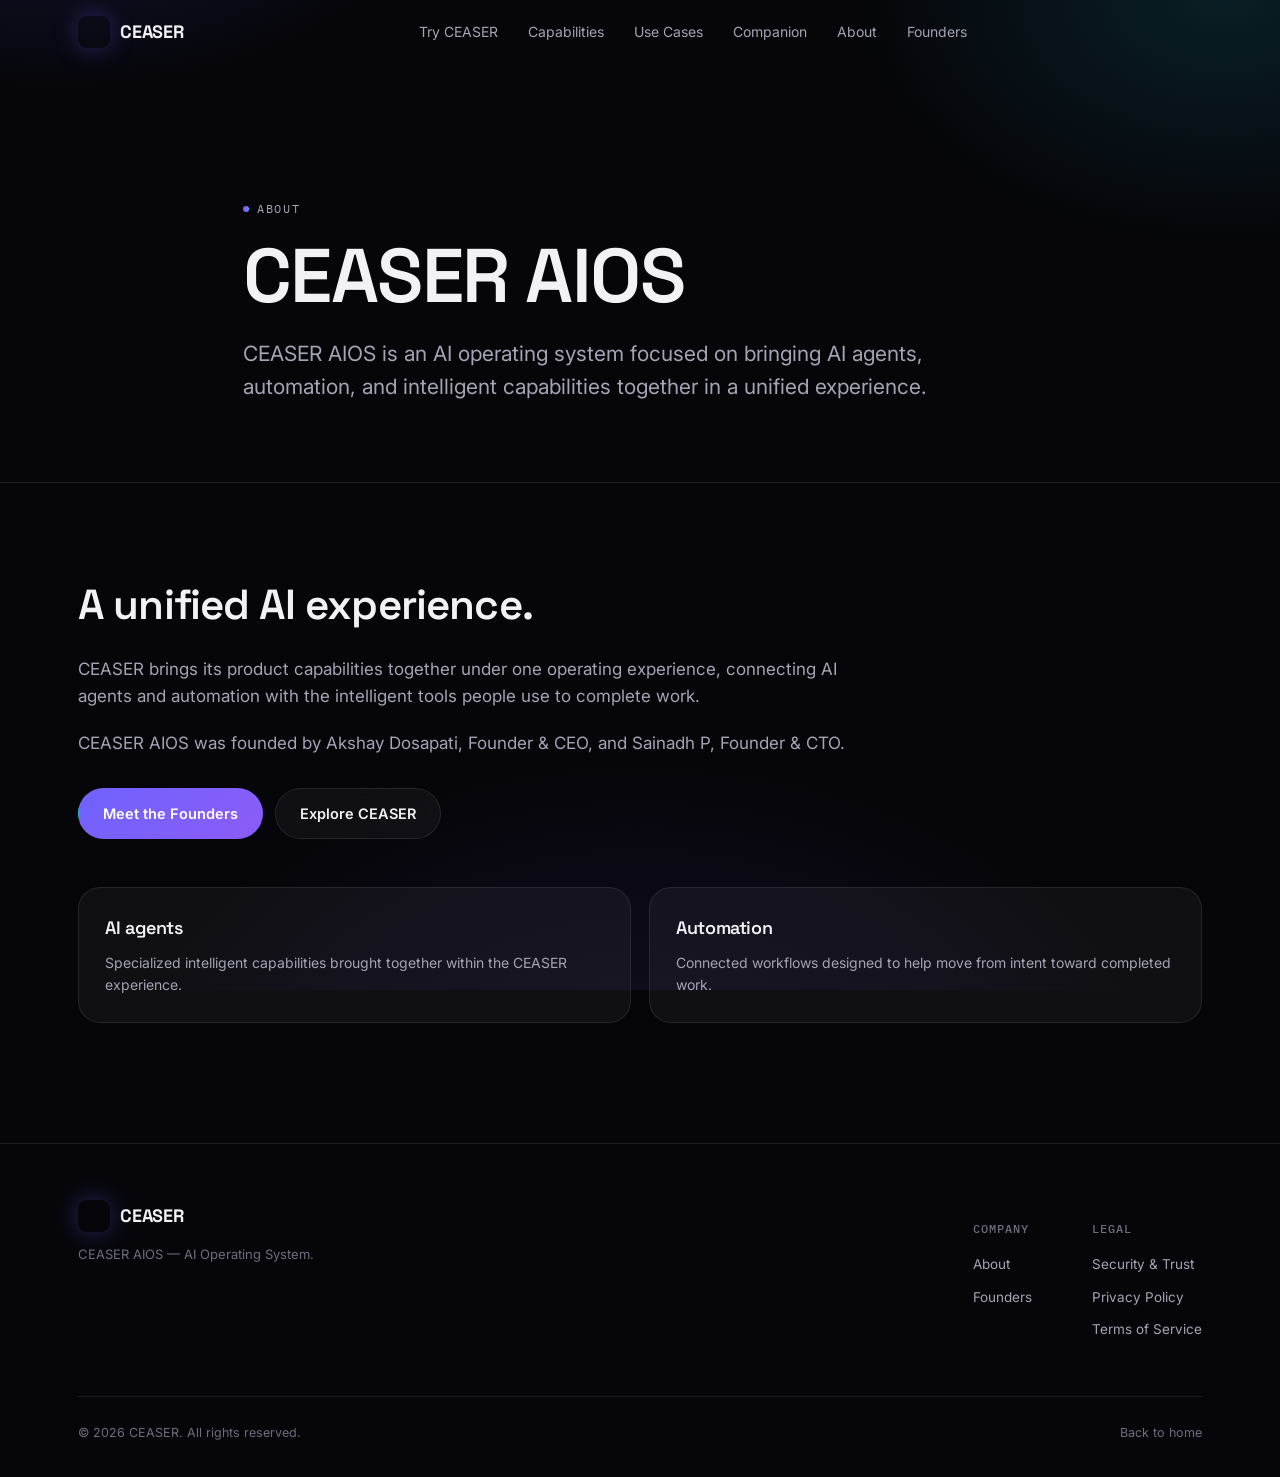
==== commit 4dde6b9f: "nav buttons removed" ====
--- a/about.html
+++ b/about.html
@@ -76,7 +76,6 @@
       <a href="/founders/">Founders</a>
     </nav>
     <div class="nav-right">
-      <a href="/console/" class="btn btn-primary btn-sm">Open Console</a>
       <button class="nav-toggle btn-ghost btn-sm" type="button" style="border-radius:8px;" aria-label="Toggle menu" aria-expanded="false">☰</button>
     </div>
   </div>
